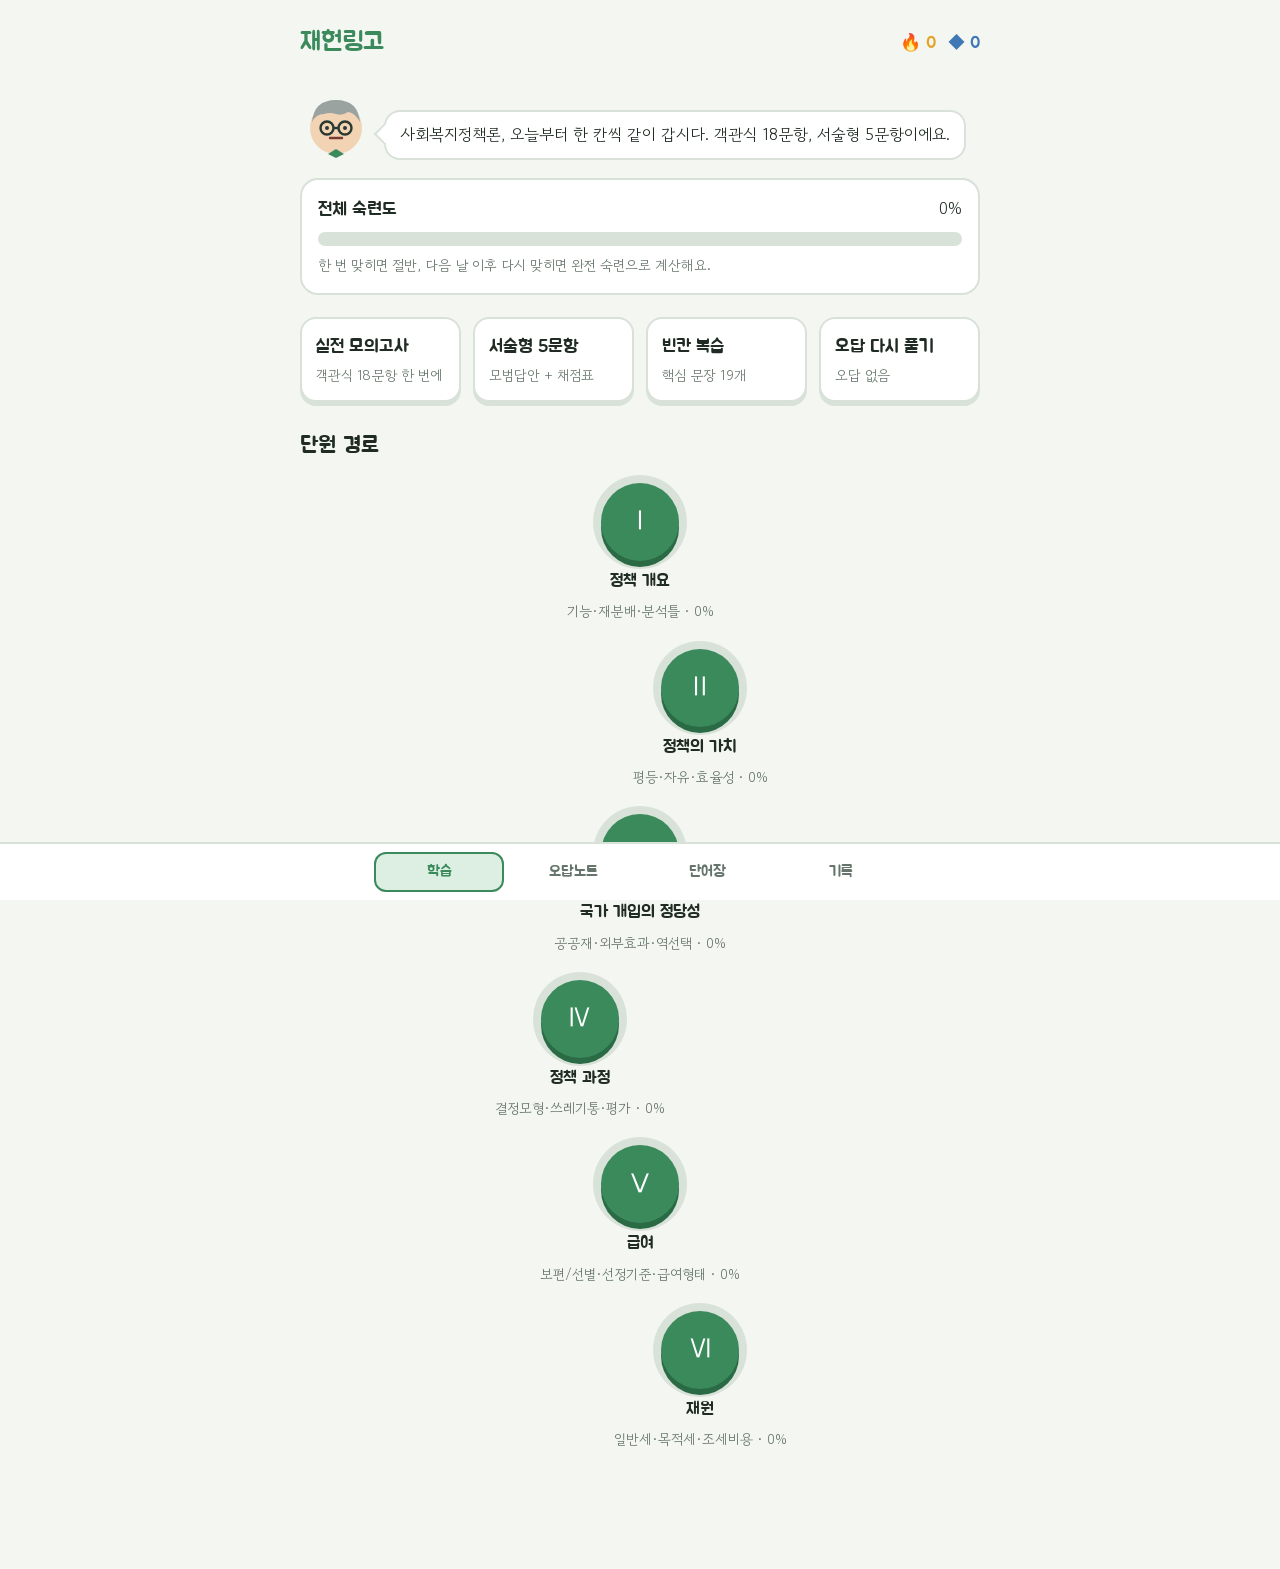
==== claude/index.html @ a1193997 "Add files via upload" ====
<!doctype html>
<html lang="ko">
<head>
<meta charset="UTF-8">
<meta name="viewport" content="width=device-width,initial-scale=1,viewport-fit=cover">
<title>재헌링고</title>
<meta name="claude:viewport-fit-sides" content="cover">
<link rel="preconnect" href="https://fonts.googleapis.com">
<link rel="stylesheet" href="https://fonts.googleapis.com/css2?family=Jua&family=Gowun+Dodum&display=swap">
<style>
/* Layout: 한 줄 학습 경로(유닛 노드) + 하단 고정 탭바, 레슨은 전체화면 카드 */
:root{
  --bg:#f3f6f1; --card:#ffffff; --ink:#1f2b23; --muted:#66756b; --line:#d9e2d8;
  --green:#3a8a5c; --green-d:#2a6a45; --green-l:#dcefe2;
  --red:#d2504a; --red-l:#fbe3e1; --gold:#e3a42a; --gold-l:#fbefd2; --blue:#3f78b5;
  --display:"Jua","Apple SD Gothic Neo",sans-serif; --body:"Gowun Dodum","Apple SD Gothic Neo","Noto Sans KR",sans-serif;
}
@media (prefers-color-scheme:dark){:root:not([data-theme="light"]){--bg:#141b16;--card:#1d2620;--ink:#e6eee7;--muted:#9aaa9f;--line:#2f3b33;--green:#4fae78;--green-d:#3a8a5c;--green-l:#22392b;--red:#e5716b;--red-l:#3d2321;--gold:#efb94a;--gold-l:#3a2f17;--blue:#78a6d8;color-scheme:dark}}
:root[data-theme="dark"]{--bg:#141b16;--card:#1d2620;--ink:#e6eee7;--muted:#9aaa9f;--line:#2f3b33;--green:#4fae78;--green-d:#3a8a5c;--green-l:#22392b;--red:#e5716b;--red-l:#3d2321;--gold:#efb94a;--gold-l:#3a2f17;--blue:#78a6d8;color-scheme:dark}
*{box-sizing:border-box}
body{background:var(--bg);color:var(--ink);font-family:var(--body);font-size:16px;line-height:1.6;padding-left:max(16px,env(safe-area-inset-left,0px));padding-right:max(16px,env(safe-area-inset-right,0px));padding-bottom:90px}
h1,h2,h3{font-family:var(--display);font-weight:400;text-wrap:balance;margin:0}
button{font:inherit;color:inherit;cursor:pointer}
button:focus-visible,input:focus-visible,textarea:focus-visible{outline:3px solid var(--blue);outline-offset:2px}
.wrap{max-width:680px;margin:0 auto}
.top{display:flex;align-items:center;gap:12px;padding-block:14px;position:sticky;top:env(safe-area-inset-top,0px);background:var(--bg);z-index:5}
body::before{content:"";position:fixed;inset:0 0 auto;height:env(safe-area-inset-top,0px);z-index:10;background:var(--bg)}
.logo{font-family:var(--display);font-size:26px;color:var(--green);flex:1}
.stat{display:flex;align-items:center;gap:4px;font-family:var(--display);font-size:17px;font-variant-numeric:tabular-nums}
.stat.fire{color:var(--gold)} .stat.xp{color:var(--blue)}
.btn{border:0;border-radius:14px;padding:12px 18px;font-family:var(--display);font-size:17px;background:var(--green);color:#fff;box-shadow:0 4px 0 var(--green-d);transition:transform .08s}
.btn:active{transform:translateY(3px);box-shadow:0 1px 0 var(--green-d)}
.btn.ghost{background:var(--card);color:var(--ink);box-shadow:0 4px 0 var(--line);border:2px solid var(--line)}
.btn.red{background:var(--red);box-shadow:0 4px 0 #9c3530}
.btn:disabled{opacity:.45;pointer-events:none}
.btn.wide{width:100%}
.prof{display:flex;gap:12px;align-items:flex-end;margin-block:10px 18px}
.prof svg{flex:0 0 72px;width:72px;height:72px}
.bubble{background:var(--card);border:2px solid var(--line);border-radius:16px;padding:10px 14px;position:relative;min-width:0}
.bubble::before{content:"";position:absolute;left:-9px;bottom:16px;width:14px;height:14px;background:var(--card);border-left:2px solid var(--line);border-bottom:2px solid var(--line);transform:rotate(45deg)}
.mastery{background:var(--card);border:2px solid var(--line);border-radius:18px;padding:16px;display:grid;gap:8px;margin-bottom:22px}
.bar{height:14px;border-radius:9px;background:var(--line);overflow:hidden}
.bar i{display:block;height:100%;background:var(--green);border-radius:9px;transition:width .4s}
.small{font-size:14px;color:var(--muted)}
.path{display:grid;gap:26px;justify-items:center;padding-block:10px 20px}
.node{display:grid;justify-items:center;gap:6px;text-align:center;max-width:260px}
.node:nth-child(4n+2){transform:translateX(60px)} .node:nth-child(4n){transform:translateX(-60px)}
.disc{width:78px;height:78px;border-radius:50%;border:0;background:var(--green);color:#fff;font-family:var(--display);font-size:26px;box-shadow:0 6px 0 var(--green-d);position:relative}
.disc.done{background:var(--gold);box-shadow:0 6px 0 #a87612}
.disc:active{transform:translateY(4px);box-shadow:0 2px 0 var(--green-d)}
.ring{position:absolute;inset:-8px;border-radius:50%;background:conic-gradient(var(--green) calc(var(--p)*1%),var(--line) 0);z-index:-1}
.node b{font-family:var(--display);font-weight:400;font-size:17px}
.modes{display:grid;grid-template-columns:repeat(auto-fit,minmax(150px,1fr));gap:12px}
.mode{background:var(--card);border:2px solid var(--line);border-radius:16px;padding:14px;text-align:left;box-shadow:0 4px 0 var(--line);display:grid;gap:2px}
.mode b{font-family:var(--display);font-weight:400;font-size:18px}
.mode .badge{justify-self:start;font-size:13px;background:var(--red-l);color:var(--red);border-radius:8px;padding:0 8px}
.tabbar{position:fixed;left:0;right:0;bottom:0;background:var(--card);border-top:2px solid var(--line);display:flex;justify-content:center;gap:4px;padding:8px max(16px,env(safe-area-inset-right,0px)) calc(8px + env(safe-area-inset-bottom,0px)) max(16px,env(safe-area-inset-left,0px));z-index:6}
.tabbar button{flex:1;max-width:130px;border:2px solid transparent;background:none;border-radius:12px;padding:6px;font-family:var(--display);font-size:15px;color:var(--muted)}
.tabbar button[aria-current="true"]{border-color:var(--green);color:var(--green);background:var(--green-l)}
.section-title{margin:26px 0 10px;font-size:22px}
/* lesson */
.lesson{position:fixed;inset:0;background:var(--bg);z-index:20;overflow-y:auto;padding:calc(12px + env(safe-area-inset-top,0px)) max(16px,env(safe-area-inset-right,0px)) 190px max(16px,env(safe-area-inset-left,0px))}
.lhead{display:flex;gap:12px;align-items:center;max-width:680px;margin:0 auto 6px}
.x{border:0;background:none;font-size:26px;color:var(--muted);line-height:1;padding:4px}
.lhead .bar{flex:1}
.hearts{font-family:var(--display);color:var(--red);font-size:18px}
.qtype{font-family:var(--display);color:var(--muted);font-size:15px;letter-spacing:.05em}
.qtext{font-size:20px;font-weight:700;margin:4px 0 16px}
.opts{display:grid;gap:10px}
.opt{text-align:left;background:var(--card);border:2px solid var(--line);border-radius:14px;padding:12px 14px;box-shadow:0 3px 0 var(--line);display:flex;gap:10px;align-items:flex-start}
.opt .k{flex:0 0 26px;height:26px;border:2px solid var(--line);border-radius:8px;display:grid;place-items:center;font-size:13px;color:var(--muted)}
.opt.sel{border-color:var(--blue);background:color-mix(in srgb,var(--blue) 12%,var(--card))}
.opt.right{border-color:var(--green);background:var(--green-l)} .opt.wrong{border-color:var(--red);background:var(--red-l)}
.opt .why{display:block;font-size:14px;color:var(--muted);margin-top:4px}
.blank{display:inline-block;min-width:90px;border-bottom:3px solid var(--blue);padding:0 4px;color:var(--blue)}
.answer-in{width:100%;font:inherit;font-size:18px;padding:12px 14px;border:2px solid var(--line);border-radius:14px;background:var(--card);color:var(--ink)}
.chips{display:flex;flex-wrap:wrap;gap:8px;margin-top:12px}
.chip{border:2px solid var(--line);background:var(--card);border-radius:12px;padding:6px 12px;box-shadow:0 3px 0 var(--line)}
.foot{position:fixed;left:0;right:0;bottom:0;background:var(--card);border-top:2px solid var(--line);padding:14px max(16px,env(safe-area-inset-right,0px)) calc(14px + env(safe-area-inset-bottom,0px)) max(16px,env(safe-area-inset-left,0px));z-index:21}
.foot.ok{background:var(--green-l);border-color:var(--green)} .foot.no{background:var(--red-l);border-color:var(--red)}
.foot .in{max-width:680px;margin:0 auto;display:grid;gap:10px}
.fb h3{font-size:22px} .foot.ok h3{color:var(--green)} .foot.no h3{color:var(--red)}
.fb p{margin:2px 0;font-size:15px}
textarea{width:100%;min-height:180px;font:inherit;padding:12px;border:2px solid var(--line);border-radius:14px;background:var(--card);color:var(--ink)}
.model{background:var(--card);border:2px solid var(--green);border-radius:14px;padding:14px;margin-top:14px;white-space:pre-line}
.rub{display:grid;gap:8px;margin-top:12px}
.rub label{display:flex;gap:10px;align-items:flex-start;background:var(--card);border:2px solid var(--line);border-radius:12px;padding:10px}
.rub input{width:20px;height:20px;margin-top:3px;accent-color:var(--green)}
.card{background:var(--card);border:2px solid var(--line);border-radius:16px;padding:14px}
.list{display:grid;gap:10px}
.pair{display:grid;grid-template-columns:1fr 1fr;gap:8px}
@media (max-width:480px){.pair{grid-template-columns:1fr}.node:nth-child(4n+2){transform:translateX(36px)}.node:nth-child(4n){transform:translateX(-36px)}}
.pair div{border-radius:12px;padding:10px;background:var(--bg);min-width:0}
.pair b{font-family:var(--display);font-weight:400;font-size:17px;display:block}
.match{display:grid;grid-template-columns:1fr 1fr;gap:10px}
.match .opt{font-size:15px}
.done-screen{text-align:center;display:grid;gap:14px;justify-items:center;padding-top:30px}
.big{font-family:var(--display);font-size:40px;color:var(--gold)}
.tag{display:inline-block;font-size:13px;border-radius:8px;padding:0 8px;background:var(--green-l);color:var(--green)}
.tag.w{background:var(--red-l);color:var(--red)}
#toast{position:fixed;left:50%;bottom:100px;transform:translateX(-50%);background:var(--ink);color:var(--bg);padding:8px 16px;border-radius:12px;opacity:0;transition:opacity .2s;z-index:40;pointer-events:none}
#toast.on{opacity:1}
@media (prefers-reduced-motion:reduce){*{transition:none!important;animation:none!important}}
@keyframes pop{0%{transform:scale(.9)}60%{transform:scale(1.04)}100%{transform:scale(1)}}
.pop{animation:pop .25s}
</style>
</head>
<body>

<div class="wrap" id="app"></div>
<nav class="tabbar" id="tabs"></nav>
<div id="lesson" class="lesson" hidden></div>
<div id="toast" role="status" aria-live="polite"></div>

<script>
/* ============ 데이터: 필기(사회복지정책론 I~VI) 기반 ============ */
const UNITS=[
 {id:1,t:"정책 개요",s:"기능·재분배·분석틀"},
 {id:2,t:"정책의 가치",s:"평등·자유·효율성"},
 {id:3,t:"국가 개입의 정당성",s:"공공재·외부효과·역선택"},
 {id:4,t:"정책 과정",s:"결정모형·쓰레기통·평가"},
 {id:5,t:"급여",s:"보편/선별·선정기준·급여형태"},
 {id:6,t:"재원",s:"일반세·목적세·조세비용"}];

const MCQ=[
{id:"m1",u:1,q:"소득이 많은 사람에게서 적은 사람에게로 소득이 이전되는 재분배는?",o:["수직적 재분배","수평적 재분배","세대간 재분배","단기적 재분배"],a:0,w:["정답. 공공부조·누진세가 대표적이에요.","수평적은 소득이 같아도 욕구(질병 등)가 다른 집단 간 이전이에요. 예) 건강보험","세대간은 젊은 세대 → 노인 세대 이전이에요.","단기적은 현재 욕구를 위해 짧은 기간 안에 이루어지는 재분배예요."]},
{id:"m2",u:1,q:"젊은 세대가 낸 보험료로 노인 세대의 급여를 지급하는 재분배는?",o:["세대내 재분배","장기적 재분배","세대간 재분배","시장적 재분배"],a:2,w:["세대내는 같은 세대 안에서 소득을 나누는 것이에요.","장기적은 한 사람이 생애 전반에 걸쳐 모아 노후에 받는 거예요.","정답. 젊은 세대 → 노인 세대.","시장적 재분배는 민간이 자발적 동기로 하는 이전(예: 민간보험)이에요."]},
{id:"m3",u:1,q:"복지급여를 계속 받기 위해 근로를 줄이고 빈곤 상태에 머무르게 되는 역기능은?",o:["도덕적 해이","빈곤함정","역선택","무임승차"],a:1,w:["도덕적 해이는 위험 대비가 되어 있어 예방·주의 노력이 약해지는 것이에요(예: 실업급여).","정답. 일하면 급여가 끊기니 근로동기가 약해져요(예: 공공부조 수급).","역선택은 정보 비대칭 때문에 위험한 사람만 보험에 가입하는 현상이에요.","무임승차는 공공재에서 비용 없이 혜택만 보는 문제예요."]},
{id:"m4",u:1,q:"정책 선택에 관한 프로그램·계획을 분석해 '무엇이 그 정책을 이루는가'를 보는 분석은?",o:["과정분석","산출분석","성과분석","형성평가"],a:1,w:["과정분석은 정책이 어떤 정치적·사회적 과정을 거쳐 만들어졌는지 봐요.","정답. 누가, 무엇을, 어떻게, 무슨 재원으로 — 산출의 구체적 내용을 봐요.","성과분석은 실행 결과 무엇이 달라졌는지 효과를 봐요.","형성평가는 정책평가 유형이지 3P 분석이 아니에요."]},
{id:"m5",u:2,q:"결과가 아니라 출발선에서의 기회만 같게 하는, 가장 소극적인 평등은?",o:["수량적 평등","비례적 평등","기회적 평등","결과적 평등"],a:2,w:["수량적 평등은 모두에게 똑같이 나누는 가장 적극적인 평등이에요.","비례적 평등(형평)은 업적·기여·욕구에 따라 다르게 나눠요.","정답. 기회만 주고 결과는 묻지 않아 가장 소극적이에요.","결과적 평등은 수량적 평등에 가까운 개념이에요."]},
{id:"m6",u:2,q:"개인의 업적이나 기여에 따라 다르게 배분하는 평등으로 '형평'이라고도 하는 것은?",o:["비례적 평등","수량적 평등","기회적 평등","적극적 자유"],a:0,w:["정답. 열등처우의 원칙도 비례적 평등과 연결돼요.","수량적 평등은 기여와 상관없이 똑같이 나눠요.","기회적 평등은 출발선만 맞춰요.","자유의 개념이지 평등의 유형이 아니에요."]},
{id:"m7",u:2,q:"'무엇인가 할 수 있는 자유'로, 실현을 위해 국가의 적극적 개입이 필요한 자유는?",o:["소극적 자유","적극적 자유","시장의 자유","형식적 자유"],a:1,w:["소극적 자유는 간섭받지 않을 자유로, 자유주의자들이 선호해요.","정답. 복지정책은 소극적 자유를 줄이는 대신 적극적 자유를 늘려요.","필기 범위의 개념이 아니에요.","필기 범위의 개념이 아니에요."]},
{id:"m8",u:2,q:"정책 목표를 달성하는 자원이 꼭 필요한 사람에게 얼마나 집중되었는지를 뜻하는 효율성은?",o:["운영효율성","목표효율성","파레토 효율","배분적 효율"],a:1,w:["운영효율성은 정책을 운영하는 데 비용(인건비 등)이 얼마나 적게 드는지예요.","정답. 수단적 효율성 중 하나예요.","파레토 효율은 누구에게도 손해 없이는 누구도 더 나아질 수 없는 상태예요.","필기 범위의 용어가 아니에요."]},
{id:"m9",u:3,q:"국가가 복지를 제공해야 하는 근거 중, 누구나 이용할 수 있고 비용을 안 내도 배제할 수 없는 재화의 성격은?",o:["공공재","외부효과","정보의 비대칭","규모의 경제"],a:0,w:["정답. 비경합성·비배제성 → 무임승차 → 시장 공급이 어려워요.","외부효과는 거래 당사자가 아닌 제3자에게 이익·손해가 생기는 것이에요.","정보 비대칭은 소비자가 충분한 정보를 갖지 못하는 문제예요.","규모의 경제는 대규모 운영으로 비용이 줄어드는 거예요."]},
{id:"m10",u:3,q:"위험이 높은 사람만 민간보험에 가입해 보험료가 오르고 결국 시장이 무너지는 현상과 그 해결책으로 옳은 것은?",o:["도덕적 해이 – 본인부담금","역선택 – 국가의 강제가입 사회보험","외부효과 – 벌금 부과","빈곤함정 – 근로장려"],a:1,w:["도덕적 해이는 가입 '후' 행동이 달라지는 거예요.","정답. 모두를 강제가입시켜 위험을 분산해요.","외부효과는 제3자에게 미치는 효과예요.","빈곤함정은 역기능이지 시장실패가 아니에요."]},
{id:"m11",u:3,q:"다음 중 부정적 외부효과의 예와 국가 대응으로 가장 알맞은 것은?",o:["교육 – 국가 지원 확대","공장 오염물질 배출 – 벌금·규제","예방접종 – 무료 제공","의료 정보 부족 – 정보 제공"],a:1,w:["교육은 긍정적 외부효과예요.","정답. 자기 이익을 위해 피해를 주면 벌금으로 조정해요.","예방접종은 긍정적 외부효과예요.","정보 비대칭의 대응이에요."]},
{id:"m12",u:4,q:"기존 정책을 바탕으로 약간씩 수정·보완하는 결정모형과 그 한계는?",o:["합리모형 – 인간의 이성적 한계","만족모형 – 만족 기준이 불명확","점증모형 – 혁신이 어렵고 보수적","최적모형 – 초합리성의 모호함"],a:2,w:["합리모형 설명은 맞지만 '기존 정책 수정'은 점증모형이에요.","만족모형은 적당히 만족할 만한 대안을 고르는 모형이에요.","정답. 현실을 인정하지만 완전히 새로운 정책을 만들기 어려워요.","최적모형은 합리성+초합리성(직관)을 함께 봐요."]},
{id:"m13",u:4,q:"기본적 결정은 합리적으로, 세부 결정은 점증적으로 하는 결정모형은?",o:["혼합모형","최적모형","만족모형","쓰레기통 모형"],a:0,w:["정답. 합리+점증. 한계: 절충일 뿐 새롭지 않고 현실 적용이 어려워요.","최적모형은 경제적 합리성에 직관·판단력 같은 초합리성을 더해요.","만족모형은 최선이 아닌 '만족할 만한' 대안을 골라요.","쓰레기통 모형은 세 흐름이 우연히 만나 결정돼요."]},
{id:"m14",u:4,q:"쓰레기통 모형에서 정책결정이 이루어지는 '흐름'에 해당하지 않는 것은?",o:["문제흐름","정치흐름","해결책(정책)흐름","평가흐름"],a:3,w:["포함돼요. 예) 언론이 제기한 사회문제","포함돼요. 예) 정권교체, 여론","포함돼요. 예) 전문가·연구소의 대안","정답. 세 흐름은 문제·정치·해결책이에요. 조직화된 무질서 속에서 우연히 만나요."]},
{id:"m15",u:4,q:"정책이 끝난 후 사회에 얼마나 영향을 미쳤는지 효과를 양적으로 측정하는 평가는?",o:["형성평가","과정평가","총괄평가","산출분석"],a:2,w:["형성평가는 진행 중에 개선을 위해 해요.","과정평가는 정책이 계획대로 집행되는지 봐요.","정답. 정책이 다 끝나고 효과를 확인해요.","3P 분석 개념이에요."]},
{id:"m16",u:5,q:"전문가가 판단해 급여 여부와 수준을 결정하는 대상자 선정 기준은?",o:["귀속적 욕구","보상","진단적 차등","자산조사"],a:2,w:["귀속적 욕구는 특정 집단(노인, 아동 등)에 속하면 받는 기준이에요.","보상은 국가유공자처럼 기여·피해에 대한 보상이에요.","정답. 예) 장애등급 판정","자산조사는 소득·재산으로 증명하는 선별 기준이에요."]},
{id:"m17",u:5,q:"현금급여의 장점으로 가장 알맞은 것은?",o:["목표효율성이 높다","규모의 경제로 비용이 줄어든다","수급자의 선택권이 보장되고 낙인이 적다","급여가 다른 용도로 쓰일 위험이 없다"],a:2,w:["현물급여의 장점이에요.","현물급여의 장점이에요(대량 구매).","정답. 소비자 주권, 운영비용(행정비용)도 적어요.","현물급여의 장점이에요. 현금은 오용 위험이 있어요."]},
{id:"m18",u:6,q:"다음 중 역진적 성격이 가장 강한 재원은?",o:["개인소득세","법인세","소비세(부가가치세)","재산세"],a:2,w:["누진세라 재분배 효과가 커요.","기업에 부과돼 직접 역진적이진 않아요.","정답. 소득과 상관없이 똑같이 내 저소득층 부담이 커요.","필기 범위에서 역진세의 대표가 아니에요."]}
];

const BLANKS=[
{id:"b1",u:1,s:"사회복지정책의 3가지 기능은 사회통합, ___, 경제성장과 안정이다.",a:["소득재분배","재분배"],c:["소득재분배","빈곤함정","외부효과"]},
{id:"b2",u:1,s:"정책 분석의 3P는 과정, 산출, ___ 이다.",a:["성과"],c:["성과","평가","결과"]},
{id:"b3",u:1,s:"산출분석의 4가지 분석틀: 누구에게, 무엇을, 어떻게, ___ 재원으로",a:["무슨","어떤"],c:["무슨","언제","왜"]},
{id:"b4",u:1,s:"급여를 받기 위해 근로를 줄이는 역기능을 ___ 이라고 한다.",a:["빈곤함정"],c:["빈곤함정","도덕적해이","역선택"]},
{id:"b5",u:2,s:"간섭받지 않을 자유는 ___ 자유이다.",a:["소극적"],c:["소극적","적극적","형식적"]},
{id:"b6",u:2,s:"모두에게 동일하게 나누는 가장 적극적인 평등은 ___ 평등이다.",a:["수량적"],c:["수량적","비례적","기회적"]},
{id:"b7",u:2,s:"전체 사회의 자원을 모두가 행복하도록 배분해 더 이상 개선할 수 없는 상태를 ___ 효율이라 한다.",a:["파레토"],c:["파레토","목표","운영"]},
{id:"b8",u:3,s:"국가 개입의 근거: 공공재, 외부효과, 정보의 비대칭, 역선택, 도덕적 해이, ___",a:["규모의경제"],c:["규모의 경제","빈곤함정","점증주의"]},
{id:"b9",u:3,s:"위험한 사람만 보험에 가입하는 ___ 때문에 국가가 사회보험을 강제가입으로 운영한다.",a:["역선택"],c:["역선택","도덕적해이","외부효과"]},
{id:"b10",u:4,s:"합리모형과 점증모형을 결합한 것은 ___ 모형이다.",a:["혼합"],c:["혼합","최적","만족"]},
{id:"b11",u:4,s:"합리성에 직관·판단력 같은 초합리성까지 고려하는 것은 ___ 모형이다.",a:["최적"],c:["최적","혼합","쓰레기통"]},
{id:"b12",u:4,s:"쓰레기통 모형의 세 흐름은 문제흐름, 정치흐름, ___ 흐름이다.",a:["해결책","정책","해결"],c:["해결책","평가","재원"]},
{id:"b13",u:4,s:"정책 평가 유형 3가지: 총괄평가, 과정평가, ___ 평가",a:["형성"],c:["형성","성과","산출"]},
{id:"b14",u:5,s:"모든 사람에게 권리로 급여를 주는 원칙은 ___ 주의이다.",a:["보편"],c:["보편","선별","잔여"]},
{id:"b15",u:5,s:"소득·재산으로 자격을 증명해야 받는 기준은 ___ 이다.",a:["자산조사"],c:["자산조사","진단적 차등","귀속적 욕구"]},
{id:"b16",u:5,s:"일정 금액 안에서 서비스를 고를 수 있는, 현금과 현물의 중간 형태는 ___ 이다.",a:["바우처","증서"],c:["바우처","기회","세금공제"]},
{id:"b17",u:6,s:"소득이 많을수록 더 많이 내는 세금은 ___ 세이다.",a:["누진"],c:["누진","역진","목적"]},
{id:"b18",u:6,s:"특별한 목적을 위해 지출 용도를 정해 걷는 세금을 ___ 세라 하며, 대표적으로 사회보험료가 있다.",a:["목적"],c:["목적","일반","소비"]},
{id:"b19",u:6,s:"세금을 깎아주는 방식의 재원인 ___ 은 세금을 많이 내는 고소득층에게 유리하다.",a:["조세비용"],c:["조세비용","이용료","기부금"]}
];

const ESSAYS=[
{id:"e1",u:1,q:"사회복지정책의 기능 3가지와 역기능 2가지를 설명하시오.",m:"[기능]\n① 사회통합: 사회 구성원이 함께 살아갈 수 있도록 공동체 의식을 높이고, 원조하고 원조받을 수 있는 규칙을 만든다.\n② 소득재분배: 개인·집단 간 소득을 이전한다. 수직적(고소득→저소득), 수평적(같은 소득 내 욕구 차이, 예: 건강보험), 세대간(젊은 세대→노인 세대), 장기적·단기적 재분배 등이 있다.\n③ 경제성장과 안정: 최저 생활 보장으로 생산 경쟁력이 높아지고, 실업급여·공공근로 등으로 경기를 안정시키는 자동안정화 기능을 한다.\n\n[역기능]\n① 빈곤함정: 급여를 받기 위해 근로를 줄이고 빈곤에 머무른다.\n② 도덕적 해이: 위험 대비가 되어 있어 예방 노력이 약해진다(예: 실업급여).",r:["기능 3가지(사회통합·소득재분배·경제성장과 안정)를 모두 썼다","소득재분배 유형을 2개 이상 예시와 함께 썼다","경제 안정(자동안정화) 기능을 설명했다","빈곤함정을 정의했다","도덕적 해이를 예시와 함께 정의했다"]},
{id:"e2",u:4,q:"정책결정모형 5가지를 설명하고 각각의 한계를 쓰시오.",m:"① 합리모형: 인간은 이성적이라 모든 대안을 검토해 최선의 정책을 고른다. 한계: 인간은 그렇게 이성적이지 않고 시간·비용이 많이 들어 비현실적이다.\n② 만족모형: 최선이 아닌 '만족할 만한' 대안을 고른다. 한계: 어느 정도가 만족인지 기준이 불명확하다.\n③ 점증모형: 기존 정책을 바탕으로 약간씩 수정·보완한다. 한계: 현실은 인정하지만 혁신이 어렵고 보수적이다.\n④ 혼합모형: 합리+점증. 기본 결정은 합리적으로, 세부 결정은 점증적으로 한다. 한계: 두 모형의 절충일 뿐이며 현실 적용이 어렵다.\n⑤ 최적모형: 경제적 합리성에 직관·판단력 같은 초합리성을 더한다. 한계: 초합리성의 개념이 모호하고 구체적인 방법이 없다.",r:["5가지 모형 이름을 모두 썼다","합리·만족 모형의 한계를 썼다","점증모형의 '기존 정책 수정'과 보수성을 썼다","혼합모형을 합리+점증으로 설명했다","최적모형의 초합리성과 그 모호함을 썼다"]},
{id:"e3",u:3,q:"국가가 사회복지를 제공해야 하는 정당성(시장실패)을 4가지 이상 설명하시오.",m:"① 공공재: 비경합·비배제성 때문에 누구나 이용하고 무임승차가 생겨 시장이 공급하지 않으므로 국가가 제공한다.\n② 외부효과: 거래 당사자가 아닌 제3자에게 이익(긍정적: 교육·예방접종)이나 손해(부정적: 공해)가 생긴다. 긍정적은 국가가 지원하고 부정적은 벌금으로 규제한다.\n③ 정보의 비대칭: 소비자가 충분한 정보가 없어 합리적 선택이 어려우므로 국가가 정보 제공·규제를 한다.\n④ 역선택: 위험한 사람만 보험에 가입해 보험료가 오르고 시장이 무너지므로 국가가 강제가입 사회보험을 운영한다.\n⑤ 도덕적 해이: 가입 후 위험 예방 노력이 줄어든다. 국가가 감시하거나 본인부담으로 통제한다.\n⑥ 규모의 경제: 대규모로 운영하면 비용이 줄어 국가가 하는 편이 효율적이다.",r:["4가지 이상 근거를 나열했다","공공재를 무임승차와 연결했다","외부효과의 긍정/부정을 예시로 구분했다","역선택과 강제가입을 연결했다","도덕적 해이와 역선택의 차이(가입 전/후)가 드러난다"]},
{id:"e4",u:5,q:"보편주의와 선별주의를 비교하고, 현금급여와 현물급여의 장단점을 쓰시오.",m:"[보편주의 vs 선별주의]\n보편주의: 모든 국민에게 권리로 급여를 준다(예: 건강보험). 낙인이 없고 행정비용이 적으며 사회통합에 좋지만 비용이 많이 든다.\n선별주의: 사회적·신체적·경제적 기준(자산조사 등)으로 필요한 사람만 지원한다(예: 공공부조). 목표효율성은 높지만 낙인이 생기고 자산조사 비용이 든다.\n\n[현금 vs 현물]\n현물: 필요한 재화·서비스를 직접 제공. 목표효율성이 높고 규모의 경제로 대량 구매가 가능하지만, 선택권이 없고 낙인이 생긴다.\n현금: 직접 돈으로 준다. 선택의 자유(소비자 주권)가 있고 낙인이 적으며 운영비용이 적지만, 다른 용도로 쓰일 수 있다.",r:["보편주의를 정의하고 장점(낙인 없음 등)을 썼다","선별주의를 자산조사·낙인과 연결했다","현물급여의 장점(목표효율성·규모의 경제)을 썼다","현금급여의 장점(선택권·낙인↓)을 썼다","각각의 단점을 1개 이상 썼다"]},
{id:"e5",u:6,q:"사회복지 재원으로서 일반세, 목적세(사회보험료), 조세비용의 재분배 효과를 비교하시오.",m:"① 일반세: 개인소득세, 법인세, 소비세 등. 개인소득세는 누진세라 소득이 많을수록 많이 내어 재분배 효과가 크다. 반면 소비세는 소득과 상관없이 모두 같은 비율로 내 역진적이다.\n② 목적세(사회보험료): 특별한 목적을 위해 지출 용도를 정해 걷는다. 동일 비율 부과 + 소득 상한선 때문에 고소득자의 실질 부담률이 낮아져 역진적일 수 있다.\n③ 조세비용: 세금을 감면해 주는 방식(세금공제 등). 세금을 많이 내는 고소득층에게 유리하고, 세금을 안 내는 저소득층은 혜택이 없어 역진적이다.",r:["개인소득세의 누진성과 재분배 효과를 썼다","소비세의 역진성을 썼다","목적세(사회보험료)의 정의를 썼다","사회보험료 상한선으로 인한 역진성을 썼다","조세비용이 고소득층에 유리한 이유를 썼다"]}
];

const TERMS=[
{a:"수직적 재분배",ad:"고소득 → 저소득으로 이전",b:"수평적 재분배",bd:"같은 소득 내, 욕구 차이에 따른 이전 (건강보험)"},
{a:"세대간 재분배",ad:"젊은 세대 → 노인 세대",b:"세대내 재분배",bd:"같은 세대 안에서 소득을 나눔"},
{a:"장기적 재분배",ad:"생애 전반에 걸쳐 모아 노후에 받음",b:"단기적 재분배",bd:"현재 욕구 충족을 위한 짧은 기간의 이전"},
{a:"도덕적 해이",ad:"가입 '후' 예방 노력이 줄어듦",b:"역선택",bd:"가입 '전' 위험한 사람만 가입함"},
{a:"빈곤함정",ad:"급여 받으려 근로를 줄임",b:"도덕적 해이",bd:"대비가 있어 주의를 덜 함 (실업급여)"},
{a:"소극적 자유",ad:"간섭받지 않을 자유",b:"적극적 자유",bd:"무언가 할 수 있는 자유, 국가 개입 필요"},
{a:"수량적 평등",ad:"모두에게 똑같이, 가장 적극적",b:"비례적 평등",bd:"업적·기여에 따라 다르게 (형평)"},
{a:"기회적 평등",ad:"출발선만 같게, 가장 소극적",b:"수량적 평등",bd:"결과까지 똑같이"},
{a:"목표효율성",ad:"필요한 사람에게 자원을 집중",b:"운영효율성",bd:"운영 비용(인건비 등)이 적게 듦"},
{a:"점증모형",ad:"기존 정책을 조금씩 수정",b:"혼합모형",bd:"기본은 합리적, 세부는 점증적"},
{a:"최적모형",ad:"합리성 + 초합리성(직관)",b:"만족모형",bd:"만족할 만한 대안을 선택"},
{a:"총괄평가",ad:"정책이 끝난 후 효과를 양적으로",b:"형성평가",bd:"진행 중 개선을 위해"},
{a:"귀속적 욕구",ad:"특정 집단에 속하면 받음 (노인·아동)",b:"진단적 차등",bd:"전문가 판단으로 결정 (장애 판정)"},
{a:"보상",ad:"기여·피해에 대한 보상 (국가유공자)",b:"자산조사",bd:"소득·재산으로 증명 (선별주의)"},
{a:"현금급여",ad:"선택권 보장, 낙인 적음, 오용 위험",b:"현물급여",bd:"목표효율성↑, 규모의 경제, 선택권 없음"},
{a:"누진세",ad:"많이 벌수록 높은 세율 (소득세)",b:"역진세",bd:"저소득층 부담이 상대적으로 큼 (소비세)"},
{a:"일반세",ad:"용도를 정하지 않고 걷음",b:"목적세",bd:"특정 목적에만 씀 (사회보험료)"},
{a:"과정분석",ad:"정책이 만들어진 과정",b:"산출분석",bd:"정책을 이루는 구체적 내용 (누가·무엇을…)"}];

/* ============ 저장 ============ */
const KEY="jaeheonlingo.v1";
let S=load();
function blank(){return{items:{},xp:0,streak:0,last:null,essay:{},daily:{}}}
function load(){try{const r=localStorage.getItem(KEY);if(r){return Object.assign(blank(),JSON.parse(r))}}catch(e){}return blank()}
function save(){try{localStorage.setItem(KEY,JSON.stringify(S))}catch(e){}}
const today=()=>new Date().toISOString().slice(0,10);
function touchDay(){const t=today();if(S.last===t)return;const y=new Date(Date.now()-864e5).toISOString().slice(0,10);S.streak=S.last===y?S.streak+1:1;S.last=t}
function rec(id,ok){const it=S.items[id]||{c:0,w:0,lv:0,lastOk:null,wrongOpen:false};
 if(ok){it.c++;const t=today();if(it.lv===0)it.lv=1;else if(it.lastOk&&it.lastOk!==t)it.lv=2;else it.lv=Math.max(it.lv,1);it.lastOk=t;if(it.lv>=1&&it.wrongOpen&&it.streak>=1)it.wrongOpen=false;it.streak=(it.streak||0)+1;if(it.streak>=2)it.wrongOpen=false}
 else{it.w++;it.lv=0;it.streak=0;it.wrongOpen=true}
 S.items[id]=it;save()}
const ALL=[...MCQ.map(x=>x.id),...BLANKS.map(x=>x.id),...ESSAYS.map(x=>x.id)];
function lv(id){return(S.items[id]||{}).lv||0}
function pct(ids){if(!ids.length)return 0;return Math.round(ids.reduce((s,i)=>s+Math.min(lv(i),2),0)/(ids.length*2)*100)}
const wrongIds=()=>Object.keys(S.items).filter(k=>S.items[k].wrongOpen&&!k.startsWith("e"));

/* ============ UI 공통 ============ */
const $=s=>document.querySelector(s);
const esc=s=>String(s).replace(/[&<>"]/g,c=>({"&":"&amp;","<":"&lt;",">":"&gt;",'"':"&quot;"}[c]));
const shuffle=a=>{a=a.slice();for(let i=a.length-1;i>0;i--){const j=Math.random()*(i+1)|0;[a[i],a[j]]=[a[j],a[i]]}return a};
function toast(t){const e=$("#toast");e.textContent=t;e.classList.add("on");clearTimeout(e._t);e._t=setTimeout(()=>e.classList.remove("on"),1800)}
function prof(mood){const mouth=mood==="sad"?"M30 52 q6 -5 12 0":mood==="happy"?"M28 49 q8 8 16 0":"M30 50 h12";
return`<svg viewBox="0 0 72 72" aria-hidden="true"><circle cx="36" cy="40" r="26" fill="#f2d3b3"/><path d="M12 34 q2 -22 24 -22 q22 0 24 22 q-6 -10 -12 -10 q-6 4 -12 2 q-6 -2 -12 0 q-8 0 -12 8z" fill="#9aa3a0"/><circle cx="27" cy="40" r="6.5" fill="none" stroke="#2b3a31" stroke-width="2.4"/><circle cx="45" cy="40" r="6.5" fill="none" stroke="#2b3a31" stroke-width="2.4"/><path d="M33.5 40h5" stroke="#2b3a31" stroke-width="2.4"/><circle cx="27" cy="40" r="2" fill="#2b3a31"/><circle cx="45" cy="40" r="2" fill="#2b3a31"/><path d="${mouth}" fill="none" stroke="#7a3b2e" stroke-width="2.4" stroke-linecap="round"/><path d="M28 66 l8 -5 l8 5 l-8 4z" fill="#3a8a5c"/></svg>`}
function say(t,m){return`<div class="prof">${prof(m)}<div class="bubble">${t}</div></div>`}

/* ============ 홈/탭 ============ */
let tab="learn";
const TABS=[["learn","학습"],["wrong","오답노트"],["words","단어장"],["me","기록"]];
function renderTabs(){$("#tabs").innerHTML=TABS.map(([k,l])=>`<button aria-current="${k===tab}" data-t="${k}">${l}</button>`).join("");$("#tabs").querySelectorAll("button").forEach(b=>b.onclick=()=>{tab=b.dataset.t;render()})}
function header(){return`<div class="top"><div class="logo">재헌링고</div><div class="stat fire" title="연속 학습일">🔥 ${S.streak}</div><div class="stat xp" title="경험치">◆ ${S.xp}</div></div>`}
function render(){renderTabs();const a=$("#app");
 const w=wrongIds().length;
 if(tab==="learn"){const p=pct(ALL);
  const msg=p===0?"사회복지정책론, 오늘부터 한 칸씩 같이 갑시다. 객관식 18문항, 서술형 5문항이에요.":p<100?`지금 숙련도 ${p}%. 하루 지나서 다시 맞혀야 ‘완전 숙련’으로 쳐요.`:"전 범위 완전 숙련! 시험장에서 봅시다.";
  a.innerHTML=header()+say(msg,p===100?"happy":"")+`
  <div class="mastery"><div style="display:flex;justify-content:space-between"><b style="font-family:var(--display);font-weight:400;font-size:18px">전체 숙련도</b><span style="font-variant-numeric:tabular-nums">${p}%</span></div><div class="bar"><i style="width:${p}%"></i></div><div class="small">한 번 맞히면 절반, 다음 날 이후 다시 맞히면 완전 숙련으로 계산해요.</div></div>
  <div class="modes">
   <button class="mode" data-m="exam"><b>실전 모의고사</b><span class="small">객관식 18문항 한 번에</span></button>
   <button class="mode" data-m="essay"><b>서술형 5문항</b><span class="small">모범답안 + 채점표</span></button>
   <button class="mode" data-m="blank"><b>빈칸 복습</b><span class="small">핵심 문장 ${BLANKS.length}개</span></button>
   <button class="mode" data-m="wrong"><b>오답 다시 풀기</b>${w?`<span class="badge">${w}개 남음</span>`:`<span class="small">오답 없음</span>`}</button>
  </div>
  <h2 class="section-title">단원 경로</h2>
  <div class="path">${UNITS.map(u=>{const ids=unitIds(u.id);const up=pct(ids);return`<div class="node"><button class="disc ${up===100?"done":""}" style="--p:${up}" data-u="${u.id}" aria-label="${u.t} 레슨 시작"><span class="ring" style="--p:${up}"></span>${up===100?"★":["Ⅰ","Ⅱ","Ⅲ","Ⅳ","Ⅴ","Ⅵ"][u.id-1]}</button><b>${u.t}</b><span class="small">${u.s} · ${up}%</span></div>`}).join("")}</div>`;
  a.querySelectorAll("[data-u]").forEach(b=>b.onclick=()=>startUnit(+b.dataset.u));
  a.querySelectorAll("[data-m]").forEach(b=>b.onclick=()=>{const m=b.dataset.m;if(m==="exam")startExam();else if(m==="essay")startEssay(0);else if(m==="blank")startLesson(shuffle(BLANKS).map(x=>({t:"blank",d:x})),"빈칸 복습");else startWrong()});
 }
 else if(tab==="wrong"){const ids=wrongIds();
  a.innerHTML=header()+say(ids.length?`틀린 문제 ${ids.length}개. 두 번 연속 맞히면 오답노트에서 빠져요.`:"오답노트가 비었어요. 모의고사로 실력을 확인해 볼까요?",ids.length?"":"happy")+
  (ids.length?`<button class="btn wide" id="go">오답만 다시 풀기</button><h2 class="section-title">틀린 문제</h2><div class="list">${ids.map(id=>{const m=MCQ.find(x=>x.id===id),b=BLANKS.find(x=>x.id===id),it=S.items[id];
   if(m)return`<div class="card"><span class="tag w">객관식 · 틀림 ${it.w}회</span><p style="margin:6px 0"><b>${esc(m.q)}</b></p><p style="margin:0">정답: <b style="color:var(--green)">${esc(m.o[m.a])}</b></p><p class="small" style="margin:4px 0 0">${esc(m.w[m.a])}</p></div>`;
   return`<div class="card"><span class="tag w">빈칸 · 틀림 ${it.w}회</span><p style="margin:6px 0">${esc(b.s).replace("___",`<b style="color:var(--green)">${esc(b.a[0])}</b>`)}</p></div>`}).join("")}</div>`:"");
  const g=$("#go");if(g)g.onclick=startWrong;
 }
 else if(tab==="words"){
  a.innerHTML=header()+say("시험에서 제일 많이 틀리는 건 비슷한 단어끼리 헷갈릴 때예요. 짝지어서 외웁시다.")+`<button class="btn wide" id="mg">헷갈리는 단어 짝맞추기</button><h2 class="section-title">헷갈리는 단어 ${TERMS.length}쌍</h2><div class="list">${TERMS.map(t=>`<div class="card pair"><div><b>${t.a}</b>${t.ad}</div><div><b>${t.b}</b>${t.bd}</div></div>`).join("")}</div>`;
  $("#mg").onclick=startMatch;
 }
 else{const done=ALL.filter(i=>lv(i)===2).length,half=ALL.filter(i=>lv(i)===1).length;
  a.innerHTML=header()+say("학습 기록은 이 브라우저에 자동 저장돼요. 다른 기기로 옮기려면 백업 코드를 복사해 붙여넣으세요.")+`
  <div class="mastery"><div>완전 숙련 <b>${done}</b> · 한 번 맞힘 <b>${half}</b> · 아직 <b>${ALL.length-done-half}</b> <span class="small">(전체 ${ALL.length}개)</span></div>
  ${UNITS.map(u=>{const p=pct(unitIds(u.id));return`<div><div style="display:flex;justify-content:space-between"><span>${u.t}</span><span>${p}%</span></div><div class="bar"><i style="width:${p}%"></i></div></div>`}).join("")}</div>
  <div class="card" style="display:grid;gap:10px"><b style="font-family:var(--display);font-weight:400;font-size:18px">백업 · 불러오기</b>
  <textarea id="bk" style="min-height:90px" aria-label="백업 코드"></textarea>
  <div style="display:flex;gap:10px;flex-wrap:wrap"><button class="btn" id="cp">백업 코드 복사</button><button class="btn ghost" id="ld">붙여넣은 코드 불러오기</button><button class="btn ghost" id="rs">기록 초기화</button></div><span class="small" id="rsmsg"></span></div>`;
  const bk=$("#bk");bk.value=btoa(unescape(encodeURIComponent(JSON.stringify(S))));
  $("#cp").onclick=()=>{navigator.clipboard.writeText(bk.value).then(()=>toast("복사했어요")).catch(()=>{bk.select();toast("선택된 코드를 직접 복사하세요")})};
  $("#ld").onclick=()=>{try{S=Object.assign(blank(),JSON.parse(decodeURIComponent(escape(atob(bk.value.trim())))));save();toast("불러왔어요");render()}catch(e){toast("코드가 올바르지 않아요")}};
  let arm=false;$("#rs").onclick=()=>{if(!arm){arm=true;$("#rsmsg").textContent="한 번 더 누르면 모든 기록이 지워져요.";return}S=blank();save();toast("초기화했어요");render()};
 }
}
function unitIds(u){return[...MCQ.filter(x=>x.u===u),...BLANKS.filter(x=>x.u===u),...ESSAYS.filter(x=>x.u===u)].map(x=>x.id)}

/* ============ 레슨 엔진 ============ */
let L=null;
function startUnit(u){const items=[...MCQ.filter(x=>x.u===u).map(d=>({t:"mcq",d})),...BLANKS.filter(x=>x.u===u).map(d=>({t:"blank",d}))];startLesson(shuffle(items),UNITS[u-1].t)}
function startExam(){startLesson(MCQ.map(d=>({t:"mcq",d})),"실전 모의고사",true)}
function startWrong(){const ids=wrongIds();if(!ids.length){toast("오답이 없어요");return}startLesson(shuffle(ids.map(id=>{const m=MCQ.find(x=>x.id===id);return m?{t:"mcq",d:m}:{t:"blank",d:BLANKS.find(x=>x.id===id)}})),"오답 다시 풀기")}
function startLesson(q,title,exam){L={q,i:0,total:q.length,title,exam,right:0,firstWrong:new Set(),hearts:5,answered:false};$("#lesson").hidden=false;document.body.style.overflow="hidden";draw()}
function close(){$("#lesson").hidden=true;document.body.style.overflow="";L=null;render()}
function draw(){const el=$("#lesson");if(L.i>=L.q.length)return finish();
 const it=L.q[L.i],prog=Math.round(Math.min(L.i,L.total)/L.total*100);
 let body="";
 if(it.t==="mcq"){const d=it.d;it.order=it.order||shuffle([0,1,2,3]);
  body=`<div class="qtype">객관식 · ${UNITS[d.u-1].t}</div>`+say(`<div class="qtext" style="margin:0">${esc(d.q)}</div>`)+`<div class="opts">${it.order.map((oi,k)=>`<button class="opt" data-o="${oi}"><span class="k">${k+1}</span><span>${esc(d.o[oi])}<span class="why" hidden>${esc(d.w[oi])}</span></span></button>`).join("")}</div>`}
 else{const d=it.d;const typed=!!it.typed;
  body=`<div class="qtype">빈칸 채우기 · ${UNITS[d.u-1].t}</div>`+say(typed?"이번엔 보기 없이 직접 써 보세요.":"빈칸에 들어갈 말을 고르세요.")+`<p class="qtext">${esc(d.s).replace("___",'<span class="blank" id="bl">&nbsp;</span>')}</p>`+
  (typed?`<input class="answer-in" id="ans" placeholder="정답 입력" autocomplete="off">`:`<div class="chips">${shuffle(d.c).map(c=>`<button class="chip" data-c="${esc(c)}">${esc(c)}</button>`).join("")}</div>`)}
 el.innerHTML=`<div class="lhead"><button class="x" id="cl" aria-label="그만하기">✕</button><div class="bar"><i style="width:${prog}%"></i></div>${L.exam?"":`<span class="hearts">♥ ${L.hearts}</span>`}</div><div class="wrap">${body}</div>
 <div class="foot" id="ft"><div class="in"><div class="fb" id="fb"></div><button class="btn wide" id="chk" disabled>확인</button></div></div>`;
 $("#cl").onclick=close;L.answered=false;let pick=null;
 el.querySelectorAll(".opt").forEach(b=>b.onclick=()=>{if(L.answered)return;el.querySelectorAll(".opt").forEach(x=>x.classList.remove("sel"));b.classList.add("sel");pick=+b.dataset.o;$("#chk").disabled=false});
 el.querySelectorAll(".chip").forEach(b=>b.onclick=()=>{if(L.answered)return;el.querySelectorAll(".chip").forEach(x=>x.style.borderColor="");b.style.borderColor="var(--blue)";pick=b.dataset.c;$("#bl").textContent=pick;$("#chk").disabled=false});
 const ans=$("#ans");if(ans){ans.focus();ans.oninput=()=>{pick=ans.value;$("#chk").disabled=!ans.value.trim()};ans.onkeydown=e=>{if(e.key==="Enter"&&!$("#chk").disabled)$("#chk").click()}}
 document.onkeydown=e=>{if(it.t==="mcq"&&!L.answered&&/^[1-4]$/.test(e.key)){el.querySelectorAll(".opt")[+e.key-1].click()}};
 $("#chk").onclick=()=>{if(!L.answered)check(it,pick);else{L.i++;draw()}};
}
const norm=s=>String(s).replace(/\s|’|'|‘/g,"").toLowerCase();
function check(it,pick){L.answered=true;const el=$("#lesson");let ok,fb;
 if(it.t==="mcq"){const d=it.d;ok=pick===d.a;
  el.querySelectorAll(".opt").forEach(b=>{const o=+b.dataset.o;b.querySelector(".why").hidden=false;if(o===d.a)b.classList.add("right");else if(o===pick)b.classList.add("wrong")});
  fb=ok?`<h3>정답이에요!</h3><p>${esc(d.w[d.a])}</p>`:`<h3>아쉬워요</h3><p>정답: <b>${esc(d.o[d.a])}</b> — 선택지마다 해설을 확인해 보세요.</p>`}
 else{const d=it.d;ok=d.a.some(a=>norm(a)===norm(pick));$("#bl").textContent=pick;
  fb=ok?`<h3>정답이에요!</h3><p>${esc(d.s.replace("___",d.a[0]))}</p>`:`<h3>아쉬워요</h3><p>정답: <b>${esc(d.a[0])}</b></p>`;
  if(ok&&!it.typed&&!L.exam){L.q.push({t:"blank",d,typed:true});L.total++}}
 rec(it.d.id,ok);
 if(ok){L.right++;S.xp+=10}else{L.firstWrong.add(it.d.id);if(!L.exam){L.hearts=Math.max(0,L.hearts-1);L.q.push({t:it.t,d:it.d,typed:it.typed});L.total++}}
 touchDay();save();
 $("#ft").className="foot "+(ok?"ok":"no");$("#fb").innerHTML=fb;$("#fb").classList.add("pop");
 const c=$("#chk");c.textContent="계속";c.disabled=false;if(!ok)c.classList.add("red");c.focus();
}
function finish(){document.onkeydown=null;const el=$("#lesson");const n=L.exam?MCQ.length:L.total,score=L.exam?L.right:null;
 const wrongList=[...L.firstWrong].map(id=>MCQ.find(x=>x.id===id)||BLANKS.find(x=>x.id===id));
 const msg=L.exam?(score===18?"만점! 이대로만 하면 됩니다.":score>=14?"좋아요. 틀린 것만 잡으면 만점이에요.":"괜찮아요. 오답노트로 한 번 더 돌려봅시다."):(L.firstWrong.size?"틀린 문제는 끝에서 다시 나왔죠. 내일 한 번 더 보면 완전히 내 것이 돼요.":"한 번도 안 틀렸어요! 내일 다시 맞히면 완전 숙련이에요.");
 el.innerHTML=`<div class="wrap done-screen">${prof("happy").replace("<svg",'<svg style="width:120px;height:120px"')}<h2>${esc(L.title)} 완료</h2><div class="big">${L.exam?`${score} / 18`:`+${L.right*10} XP`}</div>${say(msg,"happy")}
 ${wrongList.length?`<div class="card" style="text-align:left;width:100%"><b>이번에 틀린 문제 (오답노트에 저장됨)</b><ul style="margin:6px 0 0;padding-left:20px">${wrongList.map(d=>`<li>${esc(d.q||d.s)}</li>`).join("")}</ul></div>`:""}
 <div style="display:flex;gap:10px;flex-wrap:wrap;justify-content:center">${wrongList.length?`<button class="btn" id="rw">오답 바로 풀기</button>`:""}<button class="btn ghost" id="hm">홈으로</button></div></div>`;
 $("#hm").onclick=close;const rw=$("#rw");if(rw)rw.onclick=()=>{startWrong()};
}

/* ============ 서술형 ============ */
function startEssay(i){$("#lesson").hidden=false;document.body.style.overflow="hidden";const e=ESSAYS[i],st=S.essay[e.id]||{draft:"",chk:[]};
 const el=$("#lesson");
 el.innerHTML=`<div class="lhead"><button class="x" id="cl" aria-label="닫기">✕</button><div class="bar"><i style="width:${i/5*100}%"></i></div><span class="small">${i+1}/5</span></div><div class="wrap">
 <div class="qtype">서술형 ${i+1} · ${UNITS[e.u-1].t}</div>${say(`<b>${esc(e.q)}</b>`)}
 <textarea id="dr" placeholder="먼저 보지 말고 직접 써 보세요. 자동 저장돼요.">${esc(st.draft)}</textarea>
 <div id="rv"></div></div>
 <div class="foot"><div class="in" style="grid-template-columns:1fr 1fr"><button class="btn ghost" id="pv" ${i===0?"disabled":""}>이전</button><button class="btn" id="sh">모범답안 보기</button></div></div>`;
 $("#cl").onclick=()=>{$("#lesson").hidden=true;document.body.style.overflow="";render()};
 $("#dr").oninput=ev=>{st.draft=ev.target.value;S.essay[e.id]=st;save()};
 $("#pv").onclick=()=>startEssay(i-1);
 const show=()=>{$("#rv").innerHTML=`<div class="model"><b>모범답안</b>\n${esc(e.m)}</div><h3 style="margin-top:16px">채점표 · 내 답안에 있으면 체크</h3><div class="rub">${e.r.map((r,k)=>`<label><input type="checkbox" data-k="${k}" ${st.chk.includes(k)?"checked":""}><span>${esc(r)}</span></label>`).join("")}</div><p class="small" id="sc"></p>`;
  const upd=()=>{const n=st.chk.length;$("#sc").textContent=`${n} / ${e.r.length} 충족 · 전부 체크해야 숙련으로 기록돼요.`};upd();
  $("#rv").querySelectorAll("input").forEach(c=>c.onchange=()=>{const k=+c.dataset.k;st.chk=c.checked?[...new Set([...st.chk,k])]:st.chk.filter(x=>x!==k);S.essay[e.id]=st;save();upd()});
  const sh=$("#sh");sh.textContent=i<4?"채점 완료 · 다음":"채점 완료";sh.onclick=()=>{const full=st.chk.length===e.r.length;rec(e.id,full);if(full)S.xp+=30;touchDay();save();toast(full?"완벽해요! +30 XP":"빠진 항목을 다시 써 보세요");if(i<4)startEssay(i+1);else{$("#lesson").hidden=true;document.body.style.overflow="";render()}}};
 $("#sh").onclick=show;
}

/* ============ 단어 짝맞추기 ============ */
function startMatch(){const pick=shuffle(TERMS).slice(0,5);const left=[],right=[];pick.forEach((t,i)=>{const useA=Math.random()<.5;left.push({k:i,v:useA?t.a:t.b});right.push({k:i,v:useA?t.ad:t.bd})});
 const R=shuffle(right),el=$("#lesson");el.hidden=false;document.body.style.overflow="hidden";let sel=null,done=0,miss=0;
 el.innerHTML=`<div class="lhead"><button class="x" id="cl" aria-label="닫기">✕</button><div class="bar"><i id="mb" style="width:0"></i></div></div><div class="wrap"><div class="qtype">헷갈리는 단어</div>${say("용어와 뜻을 짝지어 보세요. 비슷한 짝이 섞여 있어요.")}<div class="match"><div class="opts">${left.map(x=>`<button class="opt" data-s="L" data-k="${x.k}">${esc(x.v)}</button>`).join("")}</div><div class="opts">${R.map(x=>`<button class="opt" data-s="R" data-k="${x.k}">${esc(x.v)}</button>`).join("")}</div></div></div>`;
 $("#cl").onclick=()=>{el.hidden=true;document.body.style.overflow="";render()};
 el.querySelectorAll(".opt").forEach(b=>b.onclick=()=>{if(b.disabled)return;if(!sel||sel.dataset.s===b.dataset.s){el.querySelectorAll(".opt.sel").forEach(x=>x.classList.remove("sel"));b.classList.add("sel");sel=b;return}
  if(sel.dataset.k===b.dataset.k){[sel,b].forEach(x=>{x.classList.remove("sel");x.classList.add("right");x.disabled=true});done++;$("#mb").style.width=done*20+"%";
   if(done===5){S.xp+=15;touchDay();save();setTimeout(()=>{toast(miss?`완료! 실수 ${miss}번`:"완벽해요! +15 XP");startMatch()},600)}}
  else{miss++;[sel,b].forEach(x=>{x.classList.add("wrong");setTimeout(()=>x.classList.remove("wrong","sel"),500)})}sel=null});
}

render();
</script>
</body>
</html>
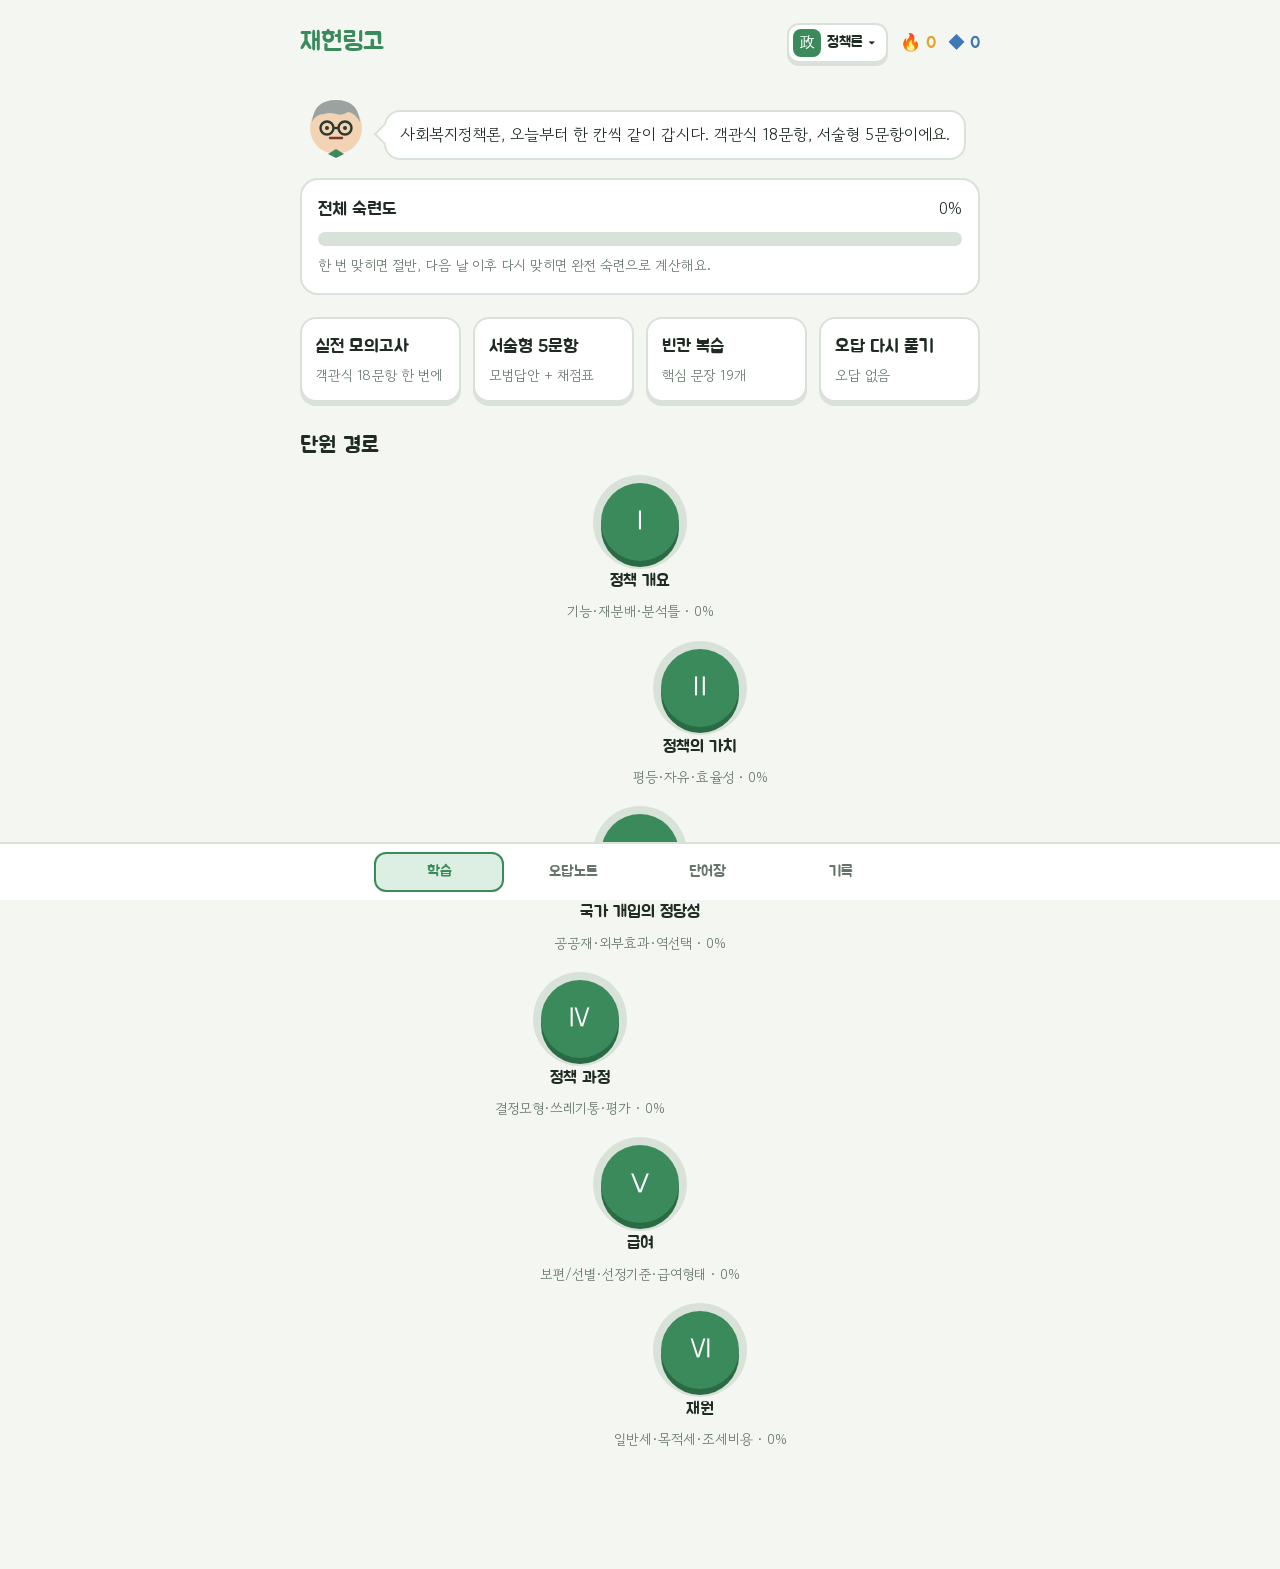
==== commit 07585714: "Add files via upload" ====
--- a/claude/index.html
+++ b/claude/index.html
@@ -25,7 +25,8 @@
 .wrap{max-width:680px;margin:0 auto}
 .top{display:flex;align-items:center;gap:12px;padding-block:14px;position:sticky;top:env(safe-area-inset-top,0px);background:var(--bg);z-index:5}
 body::before{content:"";position:fixed;inset:0 0 auto;height:env(safe-area-inset-top,0px);z-index:10;background:var(--bg)}
-.logo{font-family:var(--display);font-size:26px;color:var(--green);flex:1}
+.logo{font-family:var(--display);font-size:26px;color:var(--green);flex:1;min-width:0}
+@media (max-width:420px){.logo{font-size:22px}.top{gap:8px}}
 .stat{display:flex;align-items:center;gap:4px;font-family:var(--display);font-size:17px;font-variant-numeric:tabular-nums}
 .stat.fire{color:var(--gold)} .stat.xp{color:var(--blue)}
 .btn{border:0;border-radius:14px;padding:12px 18px;font-family:var(--display);font-size:17px;background:var(--green);color:#fff;box-shadow:0 4px 0 var(--green-d);transition:transform .08s}
@@ -98,6 +99,9 @@
 .big{font-family:var(--display);font-size:40px;color:var(--gold)}
 .tag{display:inline-block;font-size:13px;border-radius:8px;padding:0 8px;background:var(--green-l);color:var(--green)}
 .tag.w{background:var(--red-l);color:var(--red)}
+.subj{display:flex;align-items:center;gap:6px;border:2px solid var(--line);background:var(--card);border-radius:12px;padding:4px 10px 4px 4px;font-family:var(--display);font-size:15px;box-shadow:0 3px 0 var(--line)}
+.flag{display:inline-grid;place-items:center;width:28px;height:28px;border-radius:8px;color:#fff;font-size:15px;flex:0 0 auto}
+.big-flag{width:44px;height:44px;font-size:22px;border-radius:12px}
 #toast{position:fixed;left:50%;bottom:100px;transform:translateX(-50%);background:var(--ink);color:var(--bg);padding:8px 16px;border-radius:12px;opacity:0;transition:opacity .2s;z-index:40;pointer-events:none}
 #toast.on{opacity:1}
 @media (prefers-reduced-motion:reduce){*{transition:none!important;animation:none!important}}
@@ -114,7 +118,7 @@
 
 <script>
 /* ============ 데이터: 필기(사회복지정책론 I~VI) 기반 ============ */
-const UNITS=[
+const P_UNITS=[
  {id:1,t:"정책 개요",s:"기능·재분배·분석틀"},
  {id:2,t:"정책의 가치",s:"평등·자유·효율성"},
  {id:3,t:"국가 개입의 정당성",s:"공공재·외부효과·역선택"},
@@ -122,7 +126,7 @@
  {id:5,t:"급여",s:"보편/선별·선정기준·급여형태"},
  {id:6,t:"재원",s:"일반세·목적세·조세비용"}];
 
-const MCQ=[
+const P_MCQ=[
 {id:"m1",u:1,q:"소득이 많은 사람에게서 적은 사람에게로 소득이 이전되는 재분배는?",o:["수직적 재분배","수평적 재분배","세대간 재분배","단기적 재분배"],a:0,w:["정답. 공공부조·누진세가 대표적이에요.","수평적은 소득이 같아도 욕구(질병 등)가 다른 집단 간 이전이에요. 예) 건강보험","세대간은 젊은 세대 → 노인 세대 이전이에요.","단기적은 현재 욕구를 위해 짧은 기간 안에 이루어지는 재분배예요."]},
 {id:"m2",u:1,q:"젊은 세대가 낸 보험료로 노인 세대의 급여를 지급하는 재분배는?",o:["세대내 재분배","장기적 재분배","세대간 재분배","시장적 재분배"],a:2,w:["세대내는 같은 세대 안에서 소득을 나누는 것이에요.","장기적은 한 사람이 생애 전반에 걸쳐 모아 노후에 받는 거예요.","정답. 젊은 세대 → 노인 세대.","시장적 재분배는 민간이 자발적 동기로 하는 이전(예: 민간보험)이에요."]},
 {id:"m3",u:1,q:"복지급여를 계속 받기 위해 근로를 줄이고 빈곤 상태에 머무르게 되는 역기능은?",o:["도덕적 해이","빈곤함정","역선택","무임승차"],a:1,w:["도덕적 해이는 위험 대비가 되어 있어 예방·주의 노력이 약해지는 것이에요(예: 실업급여).","정답. 일하면 급여가 끊기니 근로동기가 약해져요(예: 공공부조 수급).","역선택은 정보 비대칭 때문에 위험한 사람만 보험에 가입하는 현상이에요.","무임승차는 공공재에서 비용 없이 혜택만 보는 문제예요."]},
@@ -143,7 +147,7 @@
 {id:"m18",u:6,q:"다음 중 역진적 성격이 가장 강한 재원은?",o:["개인소득세","법인세","소비세(부가가치세)","재산세"],a:2,w:["누진세라 재분배 효과가 커요.","기업에 부과돼 직접 역진적이진 않아요.","정답. 소득과 상관없이 똑같이 내 저소득층 부담이 커요.","필기 범위에서 역진세의 대표가 아니에요."]}
 ];
 
-const BLANKS=[
+const P_BLANKS=[
 {id:"b1",u:1,s:"사회복지정책의 3가지 기능은 사회통합, ___, 경제성장과 안정이다.",a:["소득재분배","재분배"],c:["소득재분배","빈곤함정","외부효과"]},
 {id:"b2",u:1,s:"정책 분석의 3P는 과정, 산출, ___ 이다.",a:["성과"],c:["성과","평가","결과"]},
 {id:"b3",u:1,s:"산출분석의 4가지 분석틀: 누구에게, 무엇을, 어떻게, ___ 재원으로",a:["무슨","어떤"],c:["무슨","언제","왜"]},
@@ -165,7 +169,7 @@
 {id:"b19",u:6,s:"세금을 깎아주는 방식의 재원인 ___ 은 세금을 많이 내는 고소득층에게 유리하다.",a:["조세비용"],c:["조세비용","이용료","기부금"]}
 ];
 
-const ESSAYS=[
+const P_ESSAYS=[
 {id:"e1",u:1,q:"사회복지정책의 기능 3가지와 역기능 2가지를 설명하시오.",m:"[기능]\n① 사회통합: 사회 구성원이 함께 살아갈 수 있도록 공동체 의식을 높이고, 원조하고 원조받을 수 있는 규칙을 만든다.\n② 소득재분배: 개인·집단 간 소득을 이전한다. 수직적(고소득→저소득), 수평적(같은 소득 내 욕구 차이, 예: 건강보험), 세대간(젊은 세대→노인 세대), 장기적·단기적 재분배 등이 있다.\n③ 경제성장과 안정: 최저 생활 보장으로 생산 경쟁력이 높아지고, 실업급여·공공근로 등으로 경기를 안정시키는 자동안정화 기능을 한다.\n\n[역기능]\n① 빈곤함정: 급여를 받기 위해 근로를 줄이고 빈곤에 머무른다.\n② 도덕적 해이: 위험 대비가 되어 있어 예방 노력이 약해진다(예: 실업급여).",r:["기능 3가지(사회통합·소득재분배·경제성장과 안정)를 모두 썼다","소득재분배 유형을 2개 이상 예시와 함께 썼다","경제 안정(자동안정화) 기능을 설명했다","빈곤함정을 정의했다","도덕적 해이를 예시와 함께 정의했다"]},
 {id:"e2",u:4,q:"정책결정모형 5가지를 설명하고 각각의 한계를 쓰시오.",m:"① 합리모형: 인간은 이성적이라 모든 대안을 검토해 최선의 정책을 고른다. 한계: 인간은 그렇게 이성적이지 않고 시간·비용이 많이 들어 비현실적이다.\n② 만족모형: 최선이 아닌 '만족할 만한' 대안을 고른다. 한계: 어느 정도가 만족인지 기준이 불명확하다.\n③ 점증모형: 기존 정책을 바탕으로 약간씩 수정·보완한다. 한계: 현실은 인정하지만 혁신이 어렵고 보수적이다.\n④ 혼합모형: 합리+점증. 기본 결정은 합리적으로, 세부 결정은 점증적으로 한다. 한계: 두 모형의 절충일 뿐이며 현실 적용이 어렵다.\n⑤ 최적모형: 경제적 합리성에 직관·판단력 같은 초합리성을 더한다. 한계: 초합리성의 개념이 모호하고 구체적인 방법이 없다.",r:["5가지 모형 이름을 모두 썼다","합리·만족 모형의 한계를 썼다","점증모형의 '기존 정책 수정'과 보수성을 썼다","혼합모형을 합리+점증으로 설명했다","최적모형의 초합리성과 그 모호함을 썼다"]},
 {id:"e3",u:3,q:"국가가 사회복지를 제공해야 하는 정당성(시장실패)을 4가지 이상 설명하시오.",m:"① 공공재: 비경합·비배제성 때문에 누구나 이용하고 무임승차가 생겨 시장이 공급하지 않으므로 국가가 제공한다.\n② 외부효과: 거래 당사자가 아닌 제3자에게 이익(긍정적: 교육·예방접종)이나 손해(부정적: 공해)가 생긴다. 긍정적은 국가가 지원하고 부정적은 벌금으로 규제한다.\n③ 정보의 비대칭: 소비자가 충분한 정보가 없어 합리적 선택이 어려우므로 국가가 정보 제공·규제를 한다.\n④ 역선택: 위험한 사람만 보험에 가입해 보험료가 오르고 시장이 무너지므로 국가가 강제가입 사회보험을 운영한다.\n⑤ 도덕적 해이: 가입 후 위험 예방 노력이 줄어든다. 국가가 감시하거나 본인부담으로 통제한다.\n⑥ 규모의 경제: 대규모로 운영하면 비용이 줄어 국가가 하는 편이 효율적이다.",r:["4가지 이상 근거를 나열했다","공공재를 무임승차와 연결했다","외부효과의 긍정/부정을 예시로 구분했다","역선택과 강제가입을 연결했다","도덕적 해이와 역선택의 차이(가입 전/후)가 드러난다"]},
@@ -173,7 +177,7 @@
 {id:"e5",u:6,q:"사회복지 재원으로서 일반세, 목적세(사회보험료), 조세비용의 재분배 효과를 비교하시오.",m:"① 일반세: 개인소득세, 법인세, 소비세 등. 개인소득세는 누진세라 소득이 많을수록 많이 내어 재분배 효과가 크다. 반면 소비세는 소득과 상관없이 모두 같은 비율로 내 역진적이다.\n② 목적세(사회보험료): 특별한 목적을 위해 지출 용도를 정해 걷는다. 동일 비율 부과 + 소득 상한선 때문에 고소득자의 실질 부담률이 낮아져 역진적일 수 있다.\n③ 조세비용: 세금을 감면해 주는 방식(세금공제 등). 세금을 많이 내는 고소득층에게 유리하고, 세금을 안 내는 저소득층은 혜택이 없어 역진적이다.",r:["개인소득세의 누진성과 재분배 효과를 썼다","소비세의 역진성을 썼다","목적세(사회보험료)의 정의를 썼다","사회보험료 상한선으로 인한 역진성을 썼다","조세비용이 고소득층에 유리한 이유를 썼다"]}
 ];
 
-const TERMS=[
+const P_TERMS=[
 {a:"수직적 재분배",ad:"고소득 → 저소득으로 이전",b:"수평적 재분배",bd:"같은 소득 내, 욕구 차이에 따른 이전 (건강보험)"},
 {a:"세대간 재분배",ad:"젊은 세대 → 노인 세대",b:"세대내 재분배",bd:"같은 세대 안에서 소득을 나눔"},
 {a:"장기적 재분배",ad:"생애 전반에 걸쳐 모아 노후에 받음",b:"단기적 재분배",bd:"현재 욕구 충족을 위한 짧은 기간의 이전"},
@@ -193,9 +197,110 @@
 {a:"일반세",ad:"용도를 정하지 않고 걷음",b:"목적세",bd:"특정 목적에만 씀 (사회보험료)"},
 {a:"과정분석",ad:"정책이 만들어진 과정",b:"산출분석",bd:"정책을 이루는 구체적 내용 (누가·무엇을…)"}];
 
+/* ===== 과목: 사회복지조사론 (필기 Ⅰ~Ⅴ 기반 예상·심화 문제) ===== */
+const R_UNITS=[
+ {id:1,t:"과학적 방법과 사회조사",s:"특성·과학철학·오류·윤리"},
+ {id:2,t:"조사방법 기본개념",s:"변수·조작적 정의·연역/귀납"},
+ {id:3,t:"조사의 유형",s:"탐색/기술/설명·횡단/종단·분석단위"},
+ {id:4,t:"인과관계와 타당도",s:"인과 조건·내적/외적 타당도"},
+ {id:5,t:"실험설계",s:"순수·유사·전실험"}];
+
+const R_MCQ=[
+{id:"m1",u:1,q:"과학적 연구방법의 특성으로 옳지 않은 것은?",o:["확률적 결정론을 전제로 인과관계를 추구한다","경험적으로 검증 가능해야 한다","한 번 밝혀진 결과는 절대적 진리라 수정되지 않는다","같은 절차를 반복하면 같은 결과를 얻는 재생가능성이 있다"],a:2,w:["옳은 설명이에요. 100% 단정이 아니라 '그럴 확률이 높다'로 인과를 봐요.","옳은 설명이에요. 조사·관찰로 확인할 수 있어야 해요.","정답. 과학은 수정 가능(잠정적)해요. 절대적 진리는 없어요.","옳은 설명이에요. 신뢰성과 연결돼요."]},
+{id:"m2",u:1,q:"인간의 주관적 의식과 행위의 의미를 이해하는 것을 중시하고, 객관적 실재를 그대로 인정하지 않는 과학철학은?",o:["논리실증주의","해석주의","포퍼의 반증주의","쿤의 과학혁명론"],a:1,w:["논리실증주의는 경험적으로 검증·증명 가능한 것만 과학으로 봐요.","정답. 사람마다 주관·경험·사회적 의미가 달라 그 맥락을 해석해요.","반증주의는 이론이 틀렸다는 증거를 찾는 방식이에요.","과학혁명론은 패러다임 전환으로 과학이 발전한다고 봐요."]},
+{id:"m3",u:1,q:"'이론은 완벽하게 증명할 수 없으니, 그것이 거짓이라는 증거를 찾아 검증해야 한다'는 입장은?",o:["논리실증주의","해석주의","포퍼의 반증주의","쿤의 과학혁명론"],a:2,w:["증명(검증)을 강조하는 쪽이라 반대예요.","주관적 의미 이해를 강조해요.","정답. 타당성의 '증명'은 논리적으로 불가능하다고 봐요.","패러다임 전환의 역사로 과학을 봐요."]},
+{id:"m4",u:1,q:"'과학의 발달은 패러다임이 전환되는 역사'라고 본 학자의 이론은?",o:["논리실증주의","해석주의","포퍼의 반증주의","쿤의 과학혁명론"],a:3,w:["검증 가능성을 강조해요.","주관적 의미를 강조해요.","반증을 강조해요.","정답. 예) 천동설 → 지동설처럼 사물을 보는 틀 자체가 바뀌어요."]},
+{id:"m5",u:1,q:"키가 큰 사람 한 명을 보고 '그 나라 사람은 다 키가 클 것'이라고 결론 내리는 오류는?",o:["부정확한 관찰","과도한 일반화","선택적 관찰","사후가설"],a:1,w:["부정확한 관찰은 무의식적으로 잘못 보거나 기억하는 오류예요(예: 어제 점심 메뉴).","정답. 소수 사례를 다수에게 지나치게 확대했어요.","선택적 관찰은 내 주장에 맞는 사례만 골라 보는 거예요.","사후가설은 이미 지난 사실을 정당화하려 나중에 가설을 세우는 거예요."]},
+{id:"m6",u:1,lv:1,q:"한 연구자가 '키 큰 사람이 리더십이 있다'고 믿고, 처음부터 키 큰 리더 사례만 모으고 반대 사례는 조사하지 않았다. 이 오류는?",o:["사후가설","선택적 관찰","비논리적 추론","탐구의 조기종결"],a:1,w:["사후가설은 결과가 나온 '뒤' 변명처럼 가설을 붙이는 거예요.","정답. 처음부터 주장에 맞는 사건만 관찰하고 더 이상 조사하지 않아요.","비논리적 추론은 근거 없이 결론을 내리는 거예요(예: 계속 지면 이번엔 이길 것).","탐구의 조기종결은 이해했다고 판단하고 탐구를 멈추는 거예요."]},
+{id:"m7",u:1,lv:1,q:"시험을 망친 학생이 '내가 잠을 너무 자서 망한 거야'라고 이미 일어난 결과에 맞춰 이유를 만든다. 이 오류는?",o:["사후가설","꾸며낸 지식","고정관념","신비화"],a:0,w:["정답. 지난 사실을 정당화하려고 사후에 가설을 세워요. 검증이 불가능해요.","꾸며낸 지식은 일반화·관찰을 위해 이유를 지어내는 거예요.","고정관념은 기존 생각이 관찰을 왜곡하는 거예요.","신비화는 이해하기 힘든 일을 초월적 힘으로 결론 내는 거예요(신의 벌)."]},
+{id:"m8",u:1,q:"사회조사의 윤리로 옳지 않은 것은?",o:["연구 목적상 필요하면 참여를 강제할 수 있다","참여자는 언제든 불이익 없이 탈퇴할 수 있다","예상되는 위험을 미리 알려야 한다","익명성과 비밀을 보장해야 한다"],a:0,w:["정답. 자발적 참여가 원칙이고, 판단이 어려운 사람이면 보호자 동의가 필요해요.","옳은 설명이에요.","옳은 설명이에요. 예) 우울증 환자 조사 → 더 우울해질 수 있음.","옳은 설명이에요. 누가 무슨 말을 했는지 말하면 안 돼요."]},
+{id:"m9",u:2,q:"'자녀의 공부욕구 → 학원 등록 → 성적 향상'에서 학원 등록에 해당하는 변수는?",o:["독립변수","매개변수","종속변수","통제변수"],a:1,w:["독립변수는 원인인 '공부욕구'예요.","정답. 독립변수의 영향을 받아 종속변수에 전달하는 매개 역할이에요.","종속변수는 결과인 '성적 향상'이에요.","통제변수는 관계를 정확히 보려고 통제하는 제3의 변수예요."]},
+{id:"m10",u:2,lv:1,q:"'운동 시간이 길수록 체중이 줄어드는데, 그 효과가 나이에 따라 강하거나 약하게 나타난다'에서 나이는?",o:["매개변수","조절변수","종속변수","외생변수"],a:1,w:["매개변수는 원인과 결과 '사이'에서 전달자 역할을 해요.","정답. 독립→종속 관계의 영향력(강도)을 조절해요.","종속변수는 체중이에요.","외생변수는 인과관계를 방해하는, 연구에서 통제해야 할 변수예요."]},
+{id:"m11",u:2,q:"다음 중 종속변수에 대한 설명으로 옳은 것은?",o:["스스로 다른 변수에 영향을 미치는 예측변수다","결과변수로, 다른 변수의 영향을 받는다","두 변수 사이를 연결해 양쪽 특성을 다 가진다","제3의 변수를 통제하기 위해 쓴다"],a:1,w:["독립변수 설명이에요.","정답. 영향을 받기만 하고 미치지는 않아요.","매개변수 설명이에요.","통제변수 설명이에요."]},
+{id:"m12",u:2,q:"'빈곤 = 월 소득 100만 원 이하'처럼 측정 가능한 형태로 바꾼 정의는?",o:["개념적 정의","조작적 정의","사전적 정의","이론적 정의"],a:1,w:["개념적 정의는 이미 아는 다른 용어로 설명해요(빈곤 = 정신적·물질적 결핍 상태).","정답. 구체적 측정을 위해 개념을 측정 가능한 상태로 바꿔요.","필기 범위의 구분이 아니에요.","개념적 정의와 비슷한 의미예요."]},
+{id:"m13",u:2,q:"연역적 이론체계의 순서로 옳은 것은?",o:["가설 → 조작화 → 관찰 → 검증","관찰 → 유형 발견 → 이론","이론 → 관찰 → 가설 → 결론","관찰 → 가설 → 조작화 → 결론"],a:0,w:["정답. 일반 → 특수. 3단논법처럼 논리로 이론을 검증해요.","귀납적 이론체계예요(특수 → 일반).","순서가 맞지 않아요.","순서가 맞지 않아요."]},
+{id:"m14",u:2,lv:1,q:"연역법과 귀납법의 관계로 가장 알맞은 것은?",o:["서로 배타적이라 한 연구에서 같이 쓸 수 없다","상호보완적이며 실제 연구에서는 순환적으로 반복된다","귀납법만 과학적 방법으로 인정된다","연역법은 관찰에서 시작한다"],a:1,w:["방법 구분은 가능하지만 배타적이지 않아요.","정답. 실제 연구에서는 두 방법이 연속적으로 반복돼요.","둘 다 과학적 방법이에요.","관찰에서 시작하는 건 귀납법이에요."]},
+{id:"m15",u:3,q:"문제에 대해 잘 모를 때 기초 자료를 수집하고, 연구문제나 가설을 만들기 위해 하는 조사는?",o:["탐색적 조사","기술적 조사","설명적 조사","횡단적 조사"],a:0,w:["정답. 예비조사 성격이에요.","기술적 조사는 현황과 특성을 사실적으로 묘사해요(예: 선호도 조사).","설명적 조사는 '왜' 일어나는지 인과를 설명해요.","횡단적 조사는 시간 차원에 따른 구분이에요."]},
+{id:"m16",u:3,q:"일정 기간 동안 매번 '같은 사람'을 반복 조사하는 종단조사는?",o:["패널조사","경향조사","동년배조사","횡단조사"],a:0,w:["정답. 예) 23학번 사복과 학생을 계속 같은 사람으로 조사.","경향조사는 시간 흐름에 따라 같은 조건의 다른 사람을 조사해요(예: 매년 사복과 1학년).","동년배조사는 같은 특성의 집단(코호트)을 조사하되 사람은 달라도 돼요.","횡단조사는 한 번만 하는 조사예요."]},
+{id:"m17",u:3,lv:1,q:"'23학번 사복과'라는 집단을 4년간 매년 조사하되, 매번 조사하는 학생은 달라도 되는 조사는?",o:["패널조사","경향조사","동년배조사","횡단조사"],a:2,w:["패널은 매번 똑같은 사람이어야 해요.","경향조사는 '매년 1학년'처럼 조건만 같고 집단이 바뀌어요.","정답. 같은 경험·특성을 가진 집단을 따라가요. 사람은 달라도 돼요.","한 번만 하는 조사가 아니에요."]},
+{id:"m18",u:3,q:"횡단적 조사의 특징으로 옳지 않은 것은?",o:["한 시점에 한 번만 조사한다","조사비용이 적게 든다","정태적이다","시간에 따른 변화를 측정하기 좋다"],a:3,w:["옳은 설명이에요.","옳은 설명이에요.","옳은 설명이에요.","정답. 변화 측정은 종단조사의 장점이에요. 횡단은 표본 크기가 커요."]},
+{id:"m19",u:3,q:"집단 단위로 조사한 결과를 개인 단위에 적용하는 오류는?",o:["생태학적 오류","개인주의적 오류","환원주의 오류","과도한 일반화"],a:0,w:["정답. 예) 동명대에 게임 많이 한다 → 동명대생 나도 게임을 할 것.","개인주의적 오류는 반대로 개인 결과를 집단에 적용해요.","환원주의는 원인을 지나치게 한 변수로 좁혀요.","지식 형성 오류의 하나예요."]},
+{id:"m20",u:3,lv:1,q:"'우리 반 철수가 게임을 많이 하니 동명대생은 게임을 많이 한다'는 어떤 오류인가?",o:["생태학적 오류","개인주의적 오류","환원주의 오류","선택적 관찰"],a:1,w:["생태학적 오류는 집단 → 개인 방향이에요.","정답. 개인 단위 분석을 집단 특성으로 생각했어요.","환원주의는 원인을 하나로 좁히는 오류예요.","지식 형성 오류의 하나예요."]},
+{id:"m21",u:3,lv:1,q:"청소년 비행의 원인이 가정·학교·또래 등 여러 가지인데 '가정환경' 하나만으로 설명하는 오류는?",o:["생태학적 오류","개인주의적 오류","환원주의 오류","사후가설"],a:2,w:["집단 → 개인 오류예요.","개인 → 집단 오류예요.","정답. 원인이라 생각하는 변수를 지나치게 줄였어요.","지식 형성 오류의 하나예요."]},
+{id:"m22",u:4,q:"인과관계를 확인하기 위한 조건이 아닌 것은?",o:["공변성","시간적 우선성","통제성(제3변수 차단)","표본의 대표성"],a:3,w:["조건이에요. 원인과 결과 변수가 함께 변해야 해요.","조건이에요. 원인이 결과보다 먼저 일어나야 해요.","조건이에요. 제3변수가 관계를 설명하면 안 돼요.","정답. 표본의 대표성은 외적 타당도와 관련돼요."]},
+{id:"m23",u:4,q:"내적 타당도 저해요인이 아닌 것은?",o:["성숙효과","검사효과","통계적 회귀","연구표본의 대표성"],a:3,w:["저해요인이에요. 시간이 지나 자연스럽게 성숙해요.","저해요인이에요. 사전검사가 사후검사에 영향을 줘요.","저해요인이에요. 극단값이 평균으로 돌아가요.","정답. 외적 타당도 저해요인이에요."]},
+{id:"m24",u:4,lv:1,q:"사전검사와 사후검사 사이에 질문지가 바뀌거나 관찰자 기준이 달라져 결과가 달라졌다. 어떤 내적 타당도 저해요인인가?",o:["도구효과","검사효과","성숙효과","통계적 회귀"],a:0,w:["정답. 조사도구나 측정 방식 자체가 바뀌었어요.","검사효과는 같은 검사를 반복해 익숙해진 영향이에요.","성숙효과는 대상자가 시간에 따라 자연스럽게 변하는 거예요.","통계적 회귀는 극단값 집단이 평균으로 돌아가는 거예요."]},
+{id:"m25",u:4,lv:1,q:"우울 점수가 매우 높은 사람들만 뽑아 프로그램을 진행했더니, 효과와 상관없이 다음 검사에서 점수가 평균 쪽으로 낮아졌다. 이 현상은?",o:["성숙효과","통계적 회귀","실험대상 상실","외부사건"],a:1,w:["시간 경과로 인한 자연 변화예요.","정답. 매우 높거나 낮은 집단은 다음 측정 때 평균에 가까워져요.","대상자가 중간에 빠지는(사라짐) 것이에요.","통제 불가능한 외부 사건이에요."]},
+{id:"m26",u:4,q:"자신이 조사 대상이라는 것을 알면 평소와 다르게 행동하는 현상은?",o:["플라시보 효과","조사반응성","통계적 회귀","실험대상 상실"],a:1,w:["플라시보는 실제 개입이 없는데 효과가 나타나는 거예요.","정답. 외적 타당도 저해요인이에요(호손 효과).","내적 타당도 저해요인이에요.","내적 타당도 저해요인이에요."]},
+{id:"m27",u:5,q:"순수실험설계의 기본요소가 아닌 것은?",o:["독립변수의 조작","외생변수의 통제","무작위 배정","사전검사의 실시"],a:3,w:["기본요소예요. 한 집단에만 개입해요.","기본요소예요. 결과가 다른 변수에 영향받지 않게 통제해요.","기본요소예요. 집단 조건을 처음부터 같게 해요.","정답. 통제집단 사후설계처럼 사전검사 없는 순수실험도 있어요."]},
+{id:"m28",u:5,q:"사전검사 없이 무작위 배정 → 개입/비개입 → 사후검사로 진행하는 설계는?",o:["통제집단 사전사후설계","통제집단 사후설계","솔로몬 4집단 설계","정태적 집단비교설계"],a:1,w:["사전검사가 있어요.","정답. 사전검사가 없어 종속변수의 변화를 초기 상태와 비교할 수는 없어요.","4개 집단이 필요해요.","무작위 배정이 없어요(전실험)."]},
+{id:"m29",u:5,lv:1,q:"인과관계 확인에 가장 완벽하지만, 많은 대상자가 필요해 현실적으로 운영하기 어려운 설계는?",o:["통제집단 사전사후설계","플라시보 통제집단 설계","솔로몬 4집단 설계","복수시계열 설계"],a:2,w:["2집단이라 검사효과를 분리하기 어려워요.","플라시보 효과 확인용 집단을 하나 더 둬요.","정답. 사전사후설계 + 사후설계를 결합해 4개 집단이 필요해요.","유사실험설계예요."]},
+{id:"m30",u:5,q:"유사실험설계의 공통 특징으로 옳은 것은?",o:["무작위 배정을 하지 않는다","반드시 통제집단을 둔다","사전검사를 하지 않는다","외생변수를 완전히 통제한다"],a:0,w:["정답. 무작위 배정이 없고, 통제집단이 없는 설계도 있어요. 사전검사는 있어요.","통제집단이 없는 시계열설계도 있어요.","유사실험은 사전검사가 있어요.","무작위가 없어 완전 통제가 어려워요."]},
+{id:"m31",u:5,lv:1,q:"한 집단에 개입 전 여러 번(1·2·3) 측정하고, 개입 후 다시 여러 번 측정해 경향을 보는 설계는?",o:["단순 시계열설계","복수 시계열설계","비동일 통제집단설계","단일집단 사전사후설계"],a:0,w:["정답. 오래 걸리고 우연·외부사건 위협이 있어요. 검사효과도 생겨요.","복수 시계열은 비교용 집단이 하나 더 있어요.","무작위 없이 두 집단 사전사후 검사를 해요.","사전·사후검사를 한 번씩만 해요(전실험)."]},
+{id:"m32",u:5,lv:1,q:"무작위 배정 없이 임의로 두 집단을 나눠 한 집단에만 개입하고, 사전검사 없이 사후검사만 비교했다. 이 설계는?",o:["일회사례설계","단일집단 사전사후설계","정태적 집단비교설계","비동일 통제집단설계"],a:2,w:["일회사례는 비교집단도 사전검사도 없어요(개입 → 사후검사).","단일집단은 비교집단 없이 사전·사후검사를 해요.","정답. 통제집단 사후설계와 비슷하지만 무작위가 없어요.","비동일 통제집단은 사전검사가 있어요."]}
+];
+
+const R_BLANKS=[
+{id:"b1",u:1,s:"과학적 연구는 동일한 절차를 반복하면 같은 결과를 얻어야 하는데, 이를 ___ 이라고 하며 신뢰성과 관련된다.",a:["재생가능성","재생가능"],c:["재생가능성","수정가능성","간결성"]},
+{id:"b2",u:1,s:"과학적 지식은 절대적 진리가 아니라 ___ 가능하다.",a:["수정"],c:["수정","증명","재생"]},
+{id:"b3",u:1,s:"쿤은 사물을 바라보는 이론적 틀을 ___ 이라 부르고, 과학의 발달을 그 전환의 역사로 보았다.",a:["패러다임"],c:["패러다임","반증","가설"]},
+{id:"b4",u:1,s:"이해하기 힘든 일을 초자연적 힘으로 결론 내는 오류(예: 신이 벌준 거다)는 ___ 이다.",a:["신비화"],c:["신비화","사후가설","고정관념"]},
+{id:"b5",u:1,s:"연구참여자는 참여 도중 언제든 불이익 없이 ___ 할 수 있다.",a:["탈퇴"],c:["탈퇴","강제","익명"]},
+{id:"b6",u:2,s:"원인이 되는 변수로, 스스로 다른 변수에 영향을 주는 것은 ___ 변수이다.",a:["독립"],c:["독립","종속","매개"]},
+{id:"b7",u:2,s:"변수 간 관계를 정확히 알기 위해 제3의 변수를 통제하는 것은 ___ 변수이다.",a:["통제"],c:["통제","조절","외생"]},
+{id:"b8",u:2,s:"개념적 정의를 측정 가능한 상태로 바꾸는 것을 ___ 정의라 한다.",a:["조작적"],c:["조작적","개념적","이론적"]},
+{id:"b9",u:2,s:"관찰 → 경험(유형 발견) → 결론의 순서로 이론을 만드는 것은 ___ 적 이론체계이다.",a:["귀납"],c:["귀납","연역","순환"]},
+{id:"b10",u:3,s:"조사 목적에 따른 유형 3가지: 탐색적 조사, 기술적 조사, ___ 조사",a:["설명적"],c:["설명적","종단적","경향"]},
+{id:"b11",u:3,s:"일정 기간 동안 2번 이상 조사하며 동태적이고 변화를 볼 수 있는 조사는 ___ 조사이다.",a:["종단적","종단"],c:["종단적","횡단적","탐색적"]},
+{id:"b12",u:3,s:"분석단위 3가지: 개인, 집단, 사회적 ___",a:["가공물"],c:["가공물","제도","단체"]},
+{id:"b13",u:3,s:"집단 단위 결과를 개인 단위에 적용하는 것은 ___ 오류이다.",a:["생태학적"],c:["생태학적","개인주의적","환원주의"]},
+{id:"b14",u:4,s:"인과관계 3조건: 공변성, 시간적 ___, 통제성",a:["우선성"],c:["우선성","대표성","재생성"]},
+{id:"b15",u:4,s:"인과관계를 확인하는 데 충분한 조건을 조사설계가 갖추었는지를 ___ 타당도라 한다.",a:["내적"],c:["내적","외적","구성"]},
+{id:"b16",u:4,s:"연구 결과를 다른 상황에서도 일반화할 수 있는지는 ___ 타당도이다.",a:["외적"],c:["외적","내적","안면"]},
+{id:"b17",u:4,s:"실제로 개입을 받지 않았는데 개입 효과가 나타나는 것은 ___ 효과이다.",a:["플라시보","위약"],c:["플라시보","호손","검사"]},
+{id:"b18",u:5,s:"랜덤으로 집단을 나눠 두 집단의 조건을 처음부터 같게 만드는 것을 무작위 ___ 이라 한다.",a:["배정","배치"],c:["배정","조작","통제"]},
+{id:"b19",u:5,s:"독립·종속변수의 인과관계를 방해하는 변수를 ___ 변수라 한다.",a:["외생"],c:["외생","매개","조절"]},
+{id:"b20",u:5,s:"현실적으로 순수실험이나 유사실험을 할 수 없을 때 대안으로 쓰는 설계는 ___ 설계이다.",a:["전실험"],c:["전실험","시계열","솔로몬"]},
+{id:"b21",u:5,s:"비교집단도 사전검사도 없이 '개입 → 사후검사'만 하는 설계는 ___ 설계이다.",a:["일회사례"],c:["일회사례","단일집단 사전사후","정태적 집단비교"]}
+];
+
+const R_ESSAYS=[
+{id:"e1",u:1,q:"과학적 지식 형성 과정에서 나타나는 오류를 5가지 이상 쓰고, 각각 예를 드시오.",m:"① 부정확한 관찰: 의식하지 않고 보아 잘못 기억한다. 예) 어제 점심 메뉴를 틀리게 기억함\n② 과도한 일반화: 소수 사례를 다수에게 지나치게 확대한다. 예) 키 큰 사람 1명 → 그 나라 사람은 다 클 것\n③ 선택적 관찰: 처음부터 내 주장에 맞는 사건만 관찰하고 더 조사하지 않는다. 예) 키 큰 리더 사례만 봄\n④ 사후가설: 이미 지난 사실을 정당화하려고 나중에 가설을 세운다. 검증이 불가능하다. 예) 시험 망침 → 잠을 너무 자서 망했다\n⑤ 비논리적 추론: 내 주장을 합리화하려 엉뚱한 근거를 든다. 예) 계속 지면 이번엔 이길 것이다\n⑥ 탐구의 조기종결: 이해했다고 판단해 탐구를 끝내 불완전한 지식으로 남는다.\n⑦ 꾸며낸 지식, ⑧ 고정관념, ⑨ 신비화(예: 신이 벌준 거다)",r:["오류 이름을 5개 이상 썼다","과도한 일반화와 선택적 관찰을 구분했다","사후가설이 검증 불가능하다는 점을 썼다","각 오류에 예시를 3개 이상 들었다","신비화·고정관념 등 나머지 오류를 1개 이상 더 썼다"]},
+{id:"e2",u:2,q:"변수의 종류 5가지를 정의하고, 하나의 예로 독립·매개·종속변수의 관계를 설명하시오.",m:"① 독립변수: 원인변수, 스스로 다른 변수에 영향을 주는 예측변수\n② 종속변수: 결과변수, 다른 변수의 영향을 받기만 한다\n③ 매개변수: 독립변수의 영향을 받아 종속변수에 영향을 주는 매개 역할, 두 특성을 다 가짐\n④ 조절변수: 독립→종속 관계의 영향력(강도·방향)을 조절\n⑤ 통제변수: 변수 간 관계를 정확히 보기 위해 제3의 변수를 통제\n\n예) 자녀의 공부욕구(독립) → 학원 등록(매개) → 성적 향상(종속)\n예) 지식욕구(독립) → 정보수집(매개) → 욕구 감소(종속), 외모문제(통제)",r:["5가지 변수를 모두 썼다","독립·종속을 원인·결과로 구분했다","매개변수가 두 변수의 특성을 함께 가진다고 썼다","조절변수와 통제변수의 차이를 썼다","예시로 독립→매개→종속 흐름을 보였다"]},
+{id:"e3",u:3,q:"횡단적 조사와 종단적 조사를 비교하고, 종단적 조사의 3가지 유형을 예를 들어 설명하시오.",m:"[횡단적 조사] 한 번만 대규모 표본 조사. 비용이 적고 정태적이며 한 시점만 보므로 변화 측정이 어렵다. 표본 크기가 크다.\n[종단적 조사] 일정 기간 2번 이상 조사. 비용이 크지만 동태적이며 상황 변화를 볼 수 있다.\n\n① 패널조사: 매번 같은 사람을 반복 조사. 예) 23학번 사복과 학생을 계속 같은 사람으로\n② 경향조사: 시간 흐름에 따라 같은 조건의 대상 조사(사람은 바뀜). 예) 매년 사복과 1학년 조사\n③ 동년배(코호트)조사: 같은 경험·특성을 가진 집단을 조사, 사람은 달라도 됨. 예) 23학번 사복과 집단",r:["횡단조사의 장단점(비용↓, 정태적)을 썼다","종단조사의 장단점(비용↑, 동태적)을 썼다","패널조사가 '같은 사람'임을 썼다","경향조사와 동년배조사를 구분했다","각 유형에 예시를 들었다"]},
+{id:"e4",u:4,q:"인과관계 성립의 3가지 조건을 쓰고, 내적 타당도 저해요인을 4가지 이상 설명하시오.",m:"[인과관계 조건]\n① 공변성: 원인과 결과 변수가 동시에 존재하고 함께 변한다(상호연관성)\n② 시간적 우선성: 원인이 결과보다 반드시 먼저 일어난다\n③ 통제성: 제3변수를 차단해야 한다. 제3변수가 관계를 설명하면 안 된다\n\n[내적 타당도 저해요인]\n① 외부사건: 통제 불가능한 외부 사건\n② 성숙효과: 시간이 지나 자연스럽게 성숙\n③ 검사효과: 사전검사가 사후검사에 영향\n④ 도구효과: 조사도구가 바뀌거나 도구 자체가 불완전\n⑤ 통계적 회귀: 매우 높거나 낮은 집단이 평균으로 돌아감\n⑥ 실험대상 상실: 대상자가 중간에 빠짐",r:["인과관계 3조건을 모두 썼다","시간적 우선성을 '원인이 먼저'로 설명했다","통제성(제3변수 차단)을 설명했다","저해요인을 4가지 이상 썼다","검사효과와 도구효과를 구분했다"]},
+{id:"e5",u:5,q:"순수실험설계, 유사실험설계, 전실험설계를 무작위 배정·통제집단·사전검사 기준으로 비교하고, 각각 대표 설계를 1개 이상 쓰시오.",m:"[순수실험설계] 무작위 배정 O, 통제집단 O. 독립변수 조작·외생변수 통제·무작위 배정 3요소를 갖춤.\n예) 통제집단 사전사후설계(무작위 → 사전검사 → 개입/비개입 → 사후검사), 통제집단 사후설계, 솔로몬 4집단 설계, 플라시보 통제집단 설계\n\n[유사실험설계] 무작위 배정 X, 사전검사는 있음. 통제집단이 없는 설계도 있다.\n예) 단순 시계열설계, 복수 시계열설계, 비동일 통제집단설계\n\n[전실험설계] 현실적으로 순수·유사실험을 할 수 없을 때 대안. 무작위 X, 비교집단이나 사전검사가 없는 경우가 많아 우연·성숙·검사효과를 통제하지 못한다.\n예) 일회사례설계(개입 → 사후검사), 단일집단 사전사후설계, 정태적 집단비교설계",r:["순수실험의 3요소를 썼다","유사실험이 무작위 X, 사전검사 O임을 썼다","전실험이 대안적 방법이며 통제가 약하다고 썼다","세 설계 각각 대표 설계를 1개 이상 썼다","솔로몬 4집단이나 정태적 집단비교 같은 심화 설계를 정확히 설명했다"]}
+];
+
+const R_TERMS=[
+{a:"논리실증주의",ad:"경험적으로 검증·증명 가능해야 과학",b:"포퍼 반증주의",bd:"증명은 불가능, 거짓 증거를 찾아 검증"},
+{a:"해석주의",ad:"주관적 의미·맥락을 이해, 객관적 실재 X",b:"쿤 과학혁명론",bd:"패러다임 전환의 역사"},
+{a:"과도한 일반화",ad:"소수 사례를 다수로 확대",b:"선택적 관찰",bd:"내 주장에 맞는 것만 관찰"},
+{a:"사후가설",ad:"지난 결과를 정당화하려 나중에 가설",b:"비논리적 추론",bd:"엉뚱한 근거로 합리화"},
+{a:"매개변수",ad:"독립과 종속 사이 전달자",b:"조절변수",bd:"독립→종속 영향력의 강도 조절"},
+{a:"통제변수",ad:"관계를 정확히 보려 통제하는 제3변수",b:"외생변수",bd:"인과관계를 방해하는 변수"},
+{a:"개념적 정의",ad:"다른 용어로 설명 (빈곤=결핍 상태)",b:"조작적 정의",bd:"측정 가능하게 (월 100만원 이하)"},
+{a:"연역법",ad:"가설 → 조작화 → 관찰 → 검증",b:"귀납법",bd:"관찰 → 유형 발견 → 결론"},
+{a:"기술적 조사",ad:"현황·특성을 사실대로 묘사",b:"설명적 조사",bd:"왜 일어나는지 인과 설명"},
+{a:"패널조사",ad:"매번 같은 사람",b:"경향조사",bd:"같은 조건, 다른 사람 (매년 1학년)"},
+{a:"동년배조사",ad:"같은 특성 집단, 사람은 달라도 됨",b:"패널조사",bd:"반드시 같은 사람"},
+{a:"생태학적 오류",ad:"집단 → 개인에 적용",b:"개인주의적 오류",bd:"개인 → 집단에 적용"},
+{a:"내적 타당도",ad:"인과관계를 확인할 조건을 갖췄는가",b:"외적 타당도",bd:"다른 상황에도 일반화 가능한가"},
+{a:"검사효과",ad:"사전검사가 사후검사에 영향",b:"도구효과",bd:"측정도구가 바뀌거나 불완전"},
+{a:"조사반응성",ad:"조사 대상임을 알고 행동이 달라짐",b:"플라시보 효과",bd:"개입이 없는데 효과가 나타남"},
+{a:"유사실험설계",ad:"무작위 X, 사전검사 O",b:"전실험설계",bd:"무작위 X, 비교집단·사전검사 없음이 많음"},
+{a:"통제집단 사후설계",ad:"무작위 O, 사전검사 X",b:"정태적 집단비교",bd:"무작위 X, 사전검사 X"}
+];
+
+/* ============ 과목 목록 (새 과목은 여기에 추가) ============ */
+const SUBJECTS={
+ policy:{name:"사회복지정책론",short:"정책론",mark:"政",color:"#3a8a5c",key:"jaeheonlingo.v1",units:P_UNITS,mcq:P_MCQ,blanks:P_BLANKS,essays:P_ESSAYS,terms:P_TERMS},
+ research:{name:"사회복지조사론",short:"조사론",mark:"調",color:"#3f78b5",key:"jaeheonlingo.research.v1",units:R_UNITS,mcq:R_MCQ,blanks:R_BLANKS,essays:R_ESSAYS,terms:R_TERMS}
+};
+let SUBJ,UNITS,MCQ,BLANKS,ESSAYS,TERMS,ALL,KEY;
+function setSubject(k){if(!SUBJECTS[k])k="policy";SUBJ=k;const d=SUBJECTS[k];UNITS=d.units;MCQ=d.mcq;BLANKS=d.blanks;ESSAYS=d.essays;TERMS=d.terms;KEY=d.key;ALL=[...MCQ.map(x=>x.id),...BLANKS.map(x=>x.id),...ESSAYS.map(x=>x.id)];try{localStorage.setItem("jaeheonlingo.subject",k)}catch(e){}S=load()}
 /* ============ 저장 ============ */
-const KEY="jaeheonlingo.v1";
-let S=load();
+let S;(function(){let k="policy";try{k=localStorage.getItem("jaeheonlingo.subject")||k}catch(e){}setSubject(k)})();
 function blank(){return{items:{},xp:0,streak:0,last:null,essay:{},daily:{}}}
 function load(){try{const r=localStorage.getItem(KEY);if(r){return Object.assign(blank(),JSON.parse(r))}}catch(e){}return blank()}
 function save(){try{localStorage.setItem(KEY,JSON.stringify(S))}catch(e){}}
@@ -205,7 +310,6 @@
  if(ok){it.c++;const t=today();if(it.lv===0)it.lv=1;else if(it.lastOk&&it.lastOk!==t)it.lv=2;else it.lv=Math.max(it.lv,1);it.lastOk=t;if(it.lv>=1&&it.wrongOpen&&it.streak>=1)it.wrongOpen=false;it.streak=(it.streak||0)+1;if(it.streak>=2)it.wrongOpen=false}
  else{it.w++;it.lv=0;it.streak=0;it.wrongOpen=true}
  S.items[id]=it;save()}
-const ALL=[...MCQ.map(x=>x.id),...BLANKS.map(x=>x.id),...ESSAYS.map(x=>x.id)];
 function lv(id){return(S.items[id]||{}).lv||0}
 function pct(ids){if(!ids.length)return 0;return Math.round(ids.reduce((s,i)=>s+Math.min(lv(i),2),0)/(ids.length*2)*100)}
 const wrongIds=()=>Object.keys(S.items).filter(k=>S.items[k].wrongOpen&&!k.startsWith("e"));
@@ -223,16 +327,16 @@
 let tab="learn";
 const TABS=[["learn","학습"],["wrong","오답노트"],["words","단어장"],["me","기록"]];
 function renderTabs(){$("#tabs").innerHTML=TABS.map(([k,l])=>`<button aria-current="${k===tab}" data-t="${k}">${l}</button>`).join("");$("#tabs").querySelectorAll("button").forEach(b=>b.onclick=()=>{tab=b.dataset.t;render()})}
-function header(){return`<div class="top"><div class="logo">재헌링고</div><div class="stat fire" title="연속 학습일">🔥 ${S.streak}</div><div class="stat xp" title="경험치">◆ ${S.xp}</div></div>`}
-function render(){renderTabs();const a=$("#app");
+function header(){const d=SUBJECTS[SUBJ];return`<div class="top"><div class="logo">재헌링고</div><button class="subj" id="subj" aria-label="과목 변경, 현재 ${d.name}"><span class="flag" style="background:${d.color}">${d.mark}</span>${d.short} ▾</button><div class="stat fire" title="연속 학습일">🔥 ${S.streak}</div><div class="stat xp" title="경험치">◆ ${S.xp}</div></div>`}
+function render(){renderTabs();const a=$("#app");setTimeout(()=>{const b=$("#subj");if(b)b.onclick=pickSubject});
  const w=wrongIds().length;
  if(tab==="learn"){const p=pct(ALL);
-  const msg=p===0?"사회복지정책론, 오늘부터 한 칸씩 같이 갑시다. 객관식 18문항, 서술형 5문항이에요.":p<100?`지금 숙련도 ${p}%. 하루 지나서 다시 맞혀야 ‘완전 숙련’으로 쳐요.`:"전 범위 완전 숙련! 시험장에서 봅시다.";
+  const msg=p===0?`${SUBJECTS[SUBJ].name}, 오늘부터 한 칸씩 같이 갑시다. 객관식 ${MCQ.length}문항, 서술형 ${ESSAYS.length}문항이에요.`:p<100?`지금 숙련도 ${p}%. 하루 지나서 다시 맞혀야 ‘완전 숙련’으로 쳐요.`:"전 범위 완전 숙련! 시험장에서 봅시다.";
   a.innerHTML=header()+say(msg,p===100?"happy":"")+`
   <div class="mastery"><div style="display:flex;justify-content:space-between"><b style="font-family:var(--display);font-weight:400;font-size:18px">전체 숙련도</b><span style="font-variant-numeric:tabular-nums">${p}%</span></div><div class="bar"><i style="width:${p}%"></i></div><div class="small">한 번 맞히면 절반, 다음 날 이후 다시 맞히면 완전 숙련으로 계산해요.</div></div>
   <div class="modes">
-   <button class="mode" data-m="exam"><b>실전 모의고사</b><span class="small">객관식 18문항 한 번에</span></button>
-   <button class="mode" data-m="essay"><b>서술형 5문항</b><span class="small">모범답안 + 채점표</span></button>
+   <button class="mode" data-m="exam"><b>실전 모의고사</b><span class="small">객관식 ${MCQ.length}문항 한 번에</span></button>
+   <button class="mode" data-m="essay"><b>서술형 ${ESSAYS.length}문항</b><span class="small">모범답안 + 채점표</span></button>
    <button class="mode" data-m="blank"><b>빈칸 복습</b><span class="small">핵심 문장 ${BLANKS.length}개</span></button>
    <button class="mode" data-m="wrong"><b>오답 다시 풀기</b>${w?`<span class="badge">${w}개 남음</span>`:`<span class="small">오답 없음</span>`}</button>
   </div>
@@ -253,7 +357,7 @@
   $("#mg").onclick=startMatch;
  }
  else{const done=ALL.filter(i=>lv(i)===2).length,half=ALL.filter(i=>lv(i)===1).length;
-  a.innerHTML=header()+say("학습 기록은 이 브라우저에 자동 저장돼요. 다른 기기로 옮기려면 백업 코드를 복사해 붙여넣으세요.")+`
+  a.innerHTML=header()+say(`${SUBJECTS[SUBJ].name} 기록이에요. 과목마다 따로 저장돼요.` + " 다른 기기로 옮기려면 백업 코드를 복사해 붙여넣으세요.")+`
   <div class="mastery"><div>완전 숙련 <b>${done}</b> · 한 번 맞힘 <b>${half}</b> · 아직 <b>${ALL.length-done-half}</b> <span class="small">(전체 ${ALL.length}개)</span></div>
   ${UNITS.map(u=>{const p=pct(unitIds(u.id));return`<div><div style="display:flex;justify-content:space-between"><span>${u.t}</span><span>${p}%</span></div><div class="bar"><i style="width:${p}%"></i></div></div>`}).join("")}</div>
   <div class="card" style="display:grid;gap:10px"><b style="font-family:var(--display);font-weight:400;font-size:18px">백업 · 불러오기</b>
@@ -266,6 +370,15 @@
  }
 }
 function unitIds(u){return[...MCQ.filter(x=>x.u===u),...BLANKS.filter(x=>x.u===u),...ESSAYS.filter(x=>x.u===u)].map(x=>x.id)}
+
+/* ============ 과목 변경 ============ */
+function pickSubject(){const el=$("#lesson");el.hidden=false;document.body.style.overflow="hidden";
+ el.innerHTML=`<div class="lhead"><button class="x" id="cl" aria-label="닫기">✕</button><h2 style="flex:1">과목 변경</h2></div><div class="wrap">${say("어떤 과목을 공부할까요? 기록은 과목마다 따로 저장돼요.")}<div class="list">${Object.entries(SUBJECTS).map(([k,d])=>{const st=(()=>{try{const r=localStorage.getItem(d.key);return r?JSON.parse(r):null}catch(e){return null}})();const ids=[...d.mcq,...d.blanks,...d.essays].map(x=>x.id);const p=st?Math.round(ids.reduce((s,i)=>s+Math.min(((st.items||{})[i]||{}).lv||0,2),0)/(ids.length*2)*100):0;
+ return`<button class="opt ${k===SUBJ?"sel":""}" data-s="${k}" style="align-items:center"><span class="flag big-flag" style="background:${d.color}">${d.mark}</span><span style="flex:1;min-width:0"><b style="font-family:var(--display);font-weight:400;font-size:19px;display:block">${d.name}</b><span class="small">단원 ${d.units.length} · 객관식 ${d.mcq.length} · 서술형 ${d.essays.length} · 숙련도 ${p}%</span></span>${k===SUBJ?'<span class="tag">학습 중</span>':""}</button>`}).join("")}
+ <div class="card small" style="border-style:dashed;text-align:center">새 과목은 필기를 주시면 계속 추가돼요.</div></div></div>`;
+ $("#cl").onclick=()=>{el.hidden=true;document.body.style.overflow=""};
+ el.querySelectorAll("[data-s]").forEach(b=>b.onclick=()=>{setSubject(b.dataset.s);el.hidden=true;document.body.style.overflow="";tab="learn";render();toast(SUBJECTS[SUBJ].name+"(으)로 바꿨어요")});
+}
 
 /* ============ 레슨 엔진 ============ */
 let L=null;
@@ -278,7 +391,7 @@
  const it=L.q[L.i],prog=Math.round(Math.min(L.i,L.total)/L.total*100);
  let body="";
  if(it.t==="mcq"){const d=it.d;it.order=it.order||shuffle([0,1,2,3]);
-  body=`<div class="qtype">객관식 · ${UNITS[d.u-1].t}</div>`+say(`<div class="qtext" style="margin:0">${esc(d.q)}</div>`)+`<div class="opts">${it.order.map((oi,k)=>`<button class="opt" data-o="${oi}"><span class="k">${k+1}</span><span>${esc(d.o[oi])}<span class="why" hidden>${esc(d.w[oi])}</span></span></button>`).join("")}</div>`}
+  body=`<div class="qtype">객관식 · ${UNITS[d.u-1].t}${d.lv?' · <span class="tag w">심화</span>':''}</div>`+say(`<div class="qtext" style="margin:0">${esc(d.q)}</div>`)+`<div class="opts">${it.order.map((oi,k)=>`<button class="opt" data-o="${oi}"><span class="k">${k+1}</span><span>${esc(d.o[oi])}<span class="why" hidden>${esc(d.w[oi])}</span></span></button>`).join("")}</div>`}
  else{const d=it.d;const typed=!!it.typed;
   body=`<div class="qtype">빈칸 채우기 · ${UNITS[d.u-1].t}</div>`+say(typed?"이번엔 보기 없이 직접 써 보세요.":"빈칸에 들어갈 말을 고르세요.")+`<p class="qtext">${esc(d.s).replace("___",'<span class="blank" id="bl">&nbsp;</span>')}</p>`+
   (typed?`<input class="answer-in" id="ans" placeholder="정답 입력" autocomplete="off">`:`<div class="chips">${shuffle(d.c).map(c=>`<button class="chip" data-c="${esc(c)}">${esc(c)}</button>`).join("")}</div>`)}
@@ -305,10 +418,10 @@
  $("#ft").className="foot "+(ok?"ok":"no");$("#fb").innerHTML=fb;$("#fb").classList.add("pop");
  const c=$("#chk");c.textContent="계속";c.disabled=false;if(!ok)c.classList.add("red");c.focus();
 }
-function finish(){document.onkeydown=null;const el=$("#lesson");const n=L.exam?MCQ.length:L.total,score=L.exam?L.right:null;
+function finish(){document.onkeydown=null;const el=$("#lesson"),score=L.exam?L.right:null;
  const wrongList=[...L.firstWrong].map(id=>MCQ.find(x=>x.id===id)||BLANKS.find(x=>x.id===id));
- const msg=L.exam?(score===18?"만점! 이대로만 하면 됩니다.":score>=14?"좋아요. 틀린 것만 잡으면 만점이에요.":"괜찮아요. 오답노트로 한 번 더 돌려봅시다."):(L.firstWrong.size?"틀린 문제는 끝에서 다시 나왔죠. 내일 한 번 더 보면 완전히 내 것이 돼요.":"한 번도 안 틀렸어요! 내일 다시 맞히면 완전 숙련이에요.");
- el.innerHTML=`<div class="wrap done-screen">${prof("happy").replace("<svg",'<svg style="width:120px;height:120px"')}<h2>${esc(L.title)} 완료</h2><div class="big">${L.exam?`${score} / 18`:`+${L.right*10} XP`}</div>${say(msg,"happy")}
+ const msg=L.exam?(score===MCQ.length?"만점! 이대로만 하면 됩니다.":score>=Math.ceil(MCQ.length*.8)?"좋아요. 틀린 것만 잡으면 만점이에요.":"괜찮아요. 오답노트로 한 번 더 돌려봅시다."):(L.firstWrong.size?"틀린 문제는 끝에서 다시 나왔죠. 내일 한 번 더 보면 완전히 내 것이 돼요.":"한 번도 안 틀렸어요! 내일 다시 맞히면 완전 숙련이에요.");
+ el.innerHTML=`<div class="wrap done-screen">${prof("happy").replace("<svg",'<svg style="width:120px;height:120px"')}<h2>${esc(L.title)} 완료</h2><div class="big">${L.exam?`${score} / ${MCQ.length}`:`+${L.right*10} XP`}</div>${say(msg,"happy")}
  ${wrongList.length?`<div class="card" style="text-align:left;width:100%"><b>이번에 틀린 문제 (오답노트에 저장됨)</b><ul style="margin:6px 0 0;padding-left:20px">${wrongList.map(d=>`<li>${esc(d.q||d.s)}</li>`).join("")}</ul></div>`:""}
  <div style="display:flex;gap:10px;flex-wrap:wrap;justify-content:center">${wrongList.length?`<button class="btn" id="rw">오답 바로 풀기</button>`:""}<button class="btn ghost" id="hm">홈으로</button></div></div>`;
  $("#hm").onclick=close;const rw=$("#rw");if(rw)rw.onclick=()=>{startWrong()};
@@ -317,7 +430,7 @@
 /* ============ 서술형 ============ */
 function startEssay(i){$("#lesson").hidden=false;document.body.style.overflow="hidden";const e=ESSAYS[i],st=S.essay[e.id]||{draft:"",chk:[]};
  const el=$("#lesson");
- el.innerHTML=`<div class="lhead"><button class="x" id="cl" aria-label="닫기">✕</button><div class="bar"><i style="width:${i/5*100}%"></i></div><span class="small">${i+1}/5</span></div><div class="wrap">
+ el.innerHTML=`<div class="lhead"><button class="x" id="cl" aria-label="닫기">✕</button><div class="bar"><i style="width:${i/ESSAYS.length*100}%"></i></div><span class="small">${i+1}/${ESSAYS.length}</span></div><div class="wrap">
  <div class="qtype">서술형 ${i+1} · ${UNITS[e.u-1].t}</div>${say(`<b>${esc(e.q)}</b>`)}
  <textarea id="dr" placeholder="먼저 보지 말고 직접 써 보세요. 자동 저장돼요.">${esc(st.draft)}</textarea>
  <div id="rv"></div></div>
@@ -328,7 +441,7 @@
  const show=()=>{$("#rv").innerHTML=`<div class="model"><b>모범답안</b>\n${esc(e.m)}</div><h3 style="margin-top:16px">채점표 · 내 답안에 있으면 체크</h3><div class="rub">${e.r.map((r,k)=>`<label><input type="checkbox" data-k="${k}" ${st.chk.includes(k)?"checked":""}><span>${esc(r)}</span></label>`).join("")}</div><p class="small" id="sc"></p>`;
   const upd=()=>{const n=st.chk.length;$("#sc").textContent=`${n} / ${e.r.length} 충족 · 전부 체크해야 숙련으로 기록돼요.`};upd();
   $("#rv").querySelectorAll("input").forEach(c=>c.onchange=()=>{const k=+c.dataset.k;st.chk=c.checked?[...new Set([...st.chk,k])]:st.chk.filter(x=>x!==k);S.essay[e.id]=st;save();upd()});
-  const sh=$("#sh");sh.textContent=i<4?"채점 완료 · 다음":"채점 완료";sh.onclick=()=>{const full=st.chk.length===e.r.length;rec(e.id,full);if(full)S.xp+=30;touchDay();save();toast(full?"완벽해요! +30 XP":"빠진 항목을 다시 써 보세요");if(i<4)startEssay(i+1);else{$("#lesson").hidden=true;document.body.style.overflow="";render()}}};
+  const sh=$("#sh");sh.textContent=i<ESSAYS.length-1?"채점 완료 · 다음":"채점 완료";sh.onclick=()=>{const full=st.chk.length===e.r.length;rec(e.id,full);if(full)S.xp+=30;touchDay();save();toast(full?"완벽해요! +30 XP":"빠진 항목을 다시 써 보세요");if(i<ESSAYS.length-1)startEssay(i+1);else{$("#lesson").hidden=true;document.body.style.overflow="";render()}}};
  $("#sh").onclick=show;
 }
 
